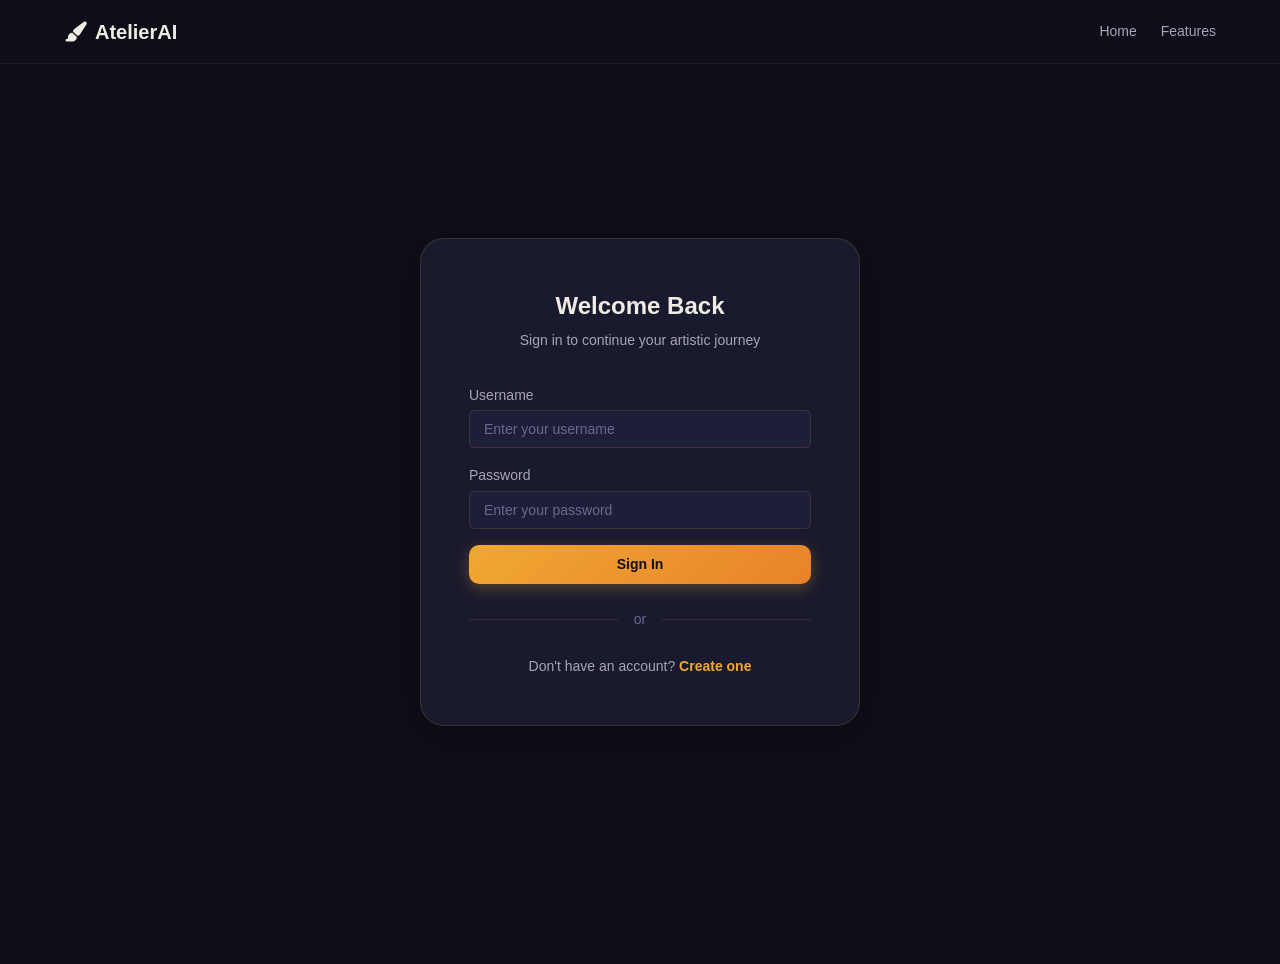
==== frontend/pages/dashboard.html @ 6b577904 "Initial commit: AtelierAI - AI-Powered Art Learning Platform Full-stack Django DRF backend + HTML/CS" ====
<!DOCTYPE html>
<html lang="en">
<head>
    <meta charset="UTF-8">
    <meta name="viewport" content="width=device-width, initial-scale=1.0">
    <title>Dashboard — AtelierAI</title>
    <link rel="stylesheet" href="../css/style.css">
    <link rel="stylesheet" href="https://cdnjs.cloudflare.com/ajax/libs/font-awesome/6.5.1/css/all.min.css">
</head>
<body class="main-with-sidebar">

    <!-- Sidebar -->
    <nav class="sidebar">
        <div class="sidebar-header">
            <a href="../index.html" class="sidebar-brand">
                <i class="fas fa-paint-brush"></i> AtelierAI
            </a>
        </div>
        <div class="sidebar-section">
            <span class="sidebar-section-title">Menu</span>
            <ul class="sidebar-nav">
                <li><a href="dashboard.html" class="sidebar-link active"><i class="fas fa-chart-bar"></i> Dashboard</a></li>
                <li><a href="mentor.html" class="sidebar-link"><i class="fas fa-robot"></i> AI Mentor</a></li>
                <li><a href="roadmap.html" class="sidebar-link"><i class="fas fa-map"></i> Learning Roadmap</a></li>
                <li><a href="exercises.html" class="sidebar-link"><i class="fas fa-pen-fancy"></i> Exercises</a></li>
                <li><a href="progress.html" class="sidebar-link"><i class="fas fa-chart-line"></i> Progress</a></li>
                <li><a href="drawing-lab.html" class="sidebar-link"><i class="fas fa-palette"></i> Drawing Lab</a></li>
                <li><a href="profile.html" class="sidebar-link"><i class="fas fa-user"></i> Profile</a></li>
            </ul>
        </div>
    </nav>

    <!-- Main Content -->
    <main class="main-with-sidebar">
        <div class="page-header">
            <h1 class="page-title">Welcome back, <span id="displayName">Artist</span>!</h1>
        </div>

        <!-- Loading indicator -->
        <div id="loadingIndicator" class="loading-indicator" style="display: none;">
            <i class="fas fa-spinner fa-spin"></i> Loading...
        </div>

        <!-- Error message -->
        <div id="errorMessage" class="error-message" style="display: none;"></div>

        <!-- Stats Grid -->
        <div class="stats-grid">
            <div class="stat-card">
                <div class="stat-icon">📚</div>
                <div class="stat-content">
                    <span class="stat-label">Lessons Completed</span>
                    <span class="stat-value" id="lessonsCompleted">0</span>
                </div>
            </div>
            <div class="stat-card">
                <div class="stat-icon">🔥</div>
                <div class="stat-content">
                    <span class="stat-label">Day Streak</span>
                    <span class="stat-value" id="dayStreak">0</span>
                </div>
            </div>
            <div class="stat-card">
                <div class="stat-icon">✏️</div>
                <div class="stat-content">
                    <span class="stat-label">Exercises Done</span>
                    <span class="stat-value" id="exercisesDone">0</span>
                </div>
            </div>
            <div class="stat-card">
                <div class="stat-icon">🎨</div>
                <div class="stat-content">
                    <span class="stat-label">Mentor Queries</span>
                    <span class="stat-value" id="mentorQueries">0</span>
                </div>
            </div>
        </div>

        <!-- Two-column layout -->
        <div class="dashboard-columns">
            <!-- Left: Current Roadmap -->
            <div class="card">
                <div class="card-header">
                    <h3>Current Roadmap</h3>
                </div>
                <div class="card-body">
                    <p class="roadmap-module-name" id="currentModule">Foundations of Drawing</p>
                    <div class="progress-bar">
                        <div class="progress-fill" id="roadmapProgress" style="width: 35%;"></div>
                    </div>
                    <p class="progress-text" id="progressText">35% complete</p>
                    <button class="btn btn-primary" onclick="location.href='roadmap.html'">Continue</button>
                </div>
            </div>

            <!-- Right: Recent Activity -->
            <div class="card">
                <div class="card-header">
                    <h3>Recent Activity</h3>
                </div>
                <div class="card-body">
                    <ul class="activity-list" id="activityList">
                        <li class="activity-item">No recent activity</li>
                    </ul>
                </div>
            </div>
        </div>

        <!-- Recommended For You -->
        <section class="recommended-section">
            <h2 class="section-title">Recommended For You</h2>
            <div class="exercises-grid" id="recommendedExercises">
                <!-- Populated by JS -->
            </div>
        </section>
    </main>

    <script src="../js/api.js"></script>
    <script src="../js/auth.js"></script>
    <script src="../js/main.js"></script>
    <script src="../js/pages/dashboard.js"></script>
</body>
</html>
---- frontend/css/style.css ----
/* ============================================
   AtelierAI - Main Stylesheet
   AI-Powered Art Learning Platform
   ============================================ */

/* --- CSS Variables / Design Tokens --- */
:root {
  /* Primary palette - Warm artistic tones */
  --color-bg-primary: #0f0f1a;
  --color-bg-secondary: #1a1a2e;
  --color-bg-card: #222240;
  --color-bg-card-hover: #2a2a50;
  --color-bg-elevated: #2d2d52;
  --color-bg-input: #1e1e38;

  /* Accent colors */
  --color-accent-primary: #f0a832;
  --color-accent-secondary: #e8822a;
  --color-accent-glow: rgba(240, 168, 50, 0.3);
  --color-accent-subtle: rgba(240, 168, 50, 0.1);

  /* Text colors */
  --color-text-primary: #f0ece4;
  --color-text-secondary: #a8a4b8;
  --color-text-muted: #6b6890;
  --color-text-accent: #f0a832;

  /* Status colors */
  --color-success: #34d399;
  --color-warning: #fbbf24;
  --color-error: #f87171;
  --color-info: #60a5fa;

  /* Borders */
  --border-color: rgba(240, 168, 50, 0.15);
  --border-color-light: rgba(240, 168, 50, 0.08);
  --border-radius-sm: 6px;
  --border-radius-md: 10px;
  --border-radius-lg: 16px;
  --border-radius-xl: 24px;

  /* Shadows */
  --shadow-sm: 0 2px 8px rgba(0, 0, 0, 0.2);
  --shadow-md: 0 4px 20px rgba(0, 0, 0, 0.3);
  --shadow-lg: 0 8px 40px rgba(0, 0, 0, 0.4);
  --shadow-glow: 0 0 20px var(--color-accent-glow);

  /* Spacing */
  --space-xs: 4px;
  --space-sm: 8px;
  --space-md: 16px;
  --space-lg: 24px;
  --space-xl: 32px;
  --space-2xl: 48px;
  --space-3xl: 64px;

  /* Typography */
  --font-family: 'Inter', -apple-system, BlinkMacSystemFont, 'Segoe UI', Roboto, sans-serif;
  --font-size-xs: 0.75rem;
  --font-size-sm: 0.875rem;
  --font-size-base: 1rem;
  --font-size-lg: 1.125rem;
  --font-size-xl: 1.25rem;
  --font-size-2xl: 1.5rem;
  --font-size-3xl: 2rem;
  --font-size-4xl: 2.5rem;

  /* Transitions */
  --transition-fast: 150ms ease;
  --transition-base: 250ms ease;
  --transition-slow: 400ms ease;

  /* Layout */
  --sidebar-width: 260px;
  --header-height: 64px;
  --max-content-width: 1200px;
}

/* --- Reset & Base --- */
*, *::before, *::after {
  margin: 0;
  padding: 0;
  box-sizing: border-box;
}

html {
  font-size: 16px;
  scroll-behavior: smooth;
}

body {
  font-family: var(--font-family);
  background-color: var(--color-bg-primary);
  color: var(--color-text-primary);
  line-height: 1.6;
  min-height: 100vh;
  -webkit-font-smoothing: antialiased;
}

a {
  color: var(--color-text-accent);
  text-decoration: none;
  transition: color var(--transition-fast);
}
a:hover { color: #f5c256; }

img { max-width: 100%; height: auto; }

/* --- Scrollbar --- */
::-webkit-scrollbar { width: 6px; height: 6px; }
::-webkit-scrollbar-track { background: var(--color-bg-primary); }
::-webkit-scrollbar-thumb { background: var(--color-bg-elevated); border-radius: 3px; }
::-webkit-scrollbar-thumb:hover { background: var(--color-text-muted); }

/* --- Utility Classes --- */
.container {
  max-width: var(--max-content-width);
  margin: 0 auto;
  padding: 0 var(--space-lg);
}

.flex { display: flex; }
.flex-col { flex-direction: column; }
.flex-wrap { flex-wrap: wrap; }
.items-center { align-items: center; }
.items-start { align-items: flex-start; }
.justify-between { justify-content: space-between; }
.justify-center { justify-content: center; }
.gap-xs { gap: var(--space-xs); }
.gap-sm { gap: var(--space-sm); }
.gap-md { gap: var(--space-md); }
.gap-lg { gap: var(--space-lg); }
.gap-xl { gap: var(--space-xl); }

.text-center { text-align: center; }
.text-accent { color: var(--color-text-accent); }
.text-muted { color: var(--color-text-secondary); }
.text-sm { font-size: var(--font-size-sm); }
.text-lg { font-size: var(--font-size-lg); }
.text-xl { font-size: var(--font-size-xl); }
.text-2xl { font-size: var(--font-size-2xl); }
.text-3xl { font-size: var(--font-size-3xl); }

.mt-sm { margin-top: var(--space-sm); }
.mt-md { margin-top: var(--space-md); }
.mt-lg { margin-top: var(--space-lg); }
.mt-xl { margin-top: var(--space-xl); }
.mb-md { margin-bottom: var(--space-md); }
.mb-lg { margin-bottom: var(--space-lg); }

.w-full { width: 100%; }
.hidden { display: none !important; }

/* --- Buttons --- */
.btn {
  display: inline-flex;
  align-items: center;
  justify-content: center;
  gap: var(--space-sm);
  padding: 10px 24px;
  border: none;
  border-radius: var(--border-radius-md);
  font-family: var(--font-family);
  font-size: var(--font-size-sm);
  font-weight: 600;
  cursor: pointer;
  transition: all var(--transition-base);
  text-decoration: none;
  white-space: nowrap;
  line-height: 1.4;
}
.btn:disabled {
  opacity: 0.5;
  cursor: not-allowed;
}

.btn-primary {
  background: linear-gradient(135deg, var(--color-accent-primary), var(--color-accent-secondary));
  color: var(--color-bg-primary);
  box-shadow: 0 4px 15px var(--color-accent-glow);
}
.btn-primary:hover:not(:disabled) {
  transform: translateY(-2px);
  box-shadow: 0 6px 25px var(--color-accent-glow);
}

.btn-secondary {
  background: var(--color-bg-elevated);
  color: var(--color-text-primary);
  border: 1px solid var(--border-color);
}
.btn-secondary:hover:not(:disabled) {
  background: var(--color-bg-card-hover);
  border-color: var(--color-accent-primary);
}

.btn-ghost {
  background: transparent;
  color: var(--color-text-secondary);
}
.btn-ghost:hover:not(:disabled) {
  color: var(--color-text-primary);
  background: var(--color-accent-subtle);
}

.btn-danger {
  background: rgba(248, 113, 113, 0.15);
  color: var(--color-error);
  border: 1px solid rgba(248, 113, 113, 0.3);
}
.btn-danger:hover:not(:disabled) {
  background: rgba(248, 113, 113, 0.25);
}

.btn-sm { padding: 6px 16px; font-size: var(--font-size-xs); }
.btn-lg { padding: 14px 32px; font-size: var(--font-size-base); }
.btn-icon { width: 40px; height: 40px; padding: 0; border-radius: 50%; }

/* --- Cards --- */
.card {
  background: var(--color-bg-card);
  border: 1px solid var(--border-color-light);
  border-radius: var(--border-radius-lg);
  padding: var(--space-lg);
  transition: all var(--transition-base);
}
.card:hover {
  border-color: var(--border-color);
  box-shadow: var(--shadow-md);
}

.card-header {
  display: flex;
  align-items: center;
  justify-content: space-between;
  margin-bottom: var(--space-md);
  padding-bottom: var(--space-md);
  border-bottom: 1px solid var(--border-color-light);
}

.card-title {
  font-size: var(--font-size-lg);
  font-weight: 600;
  color: var(--color-text-primary);
}

/* --- Form Elements --- */
.form-group {
  margin-bottom: var(--space-md);
}
.form-group label {
  display: block;
  margin-bottom: var(--space-xs);
  font-size: var(--font-size-sm);
  color: var(--color-text-secondary);
  font-weight: 500;
}

.form-input {
  width: 100%;
  padding: 10px 14px;
  background: var(--color-bg-input);
  border: 1px solid var(--border-color);
  border-radius: var(--border-radius-sm);
  color: var(--color-text-primary);
  font-family: var(--font-family);
  font-size: var(--font-size-sm);
  transition: border-color var(--transition-fast);
  outline: none;
}
.form-input:focus {
  border-color: var(--color-accent-primary);
  box-shadow: 0 0 0 3px var(--color-accent-glow);
}
.form-input::placeholder { color: var(--color-text-muted); }

.form-textarea {
  min-height: 100px;
  resize: vertical;
}

.form-select {
  appearance: none;
  background-image: url("data:image/svg+xml,%3Csvg xmlns='http://www.w3.org/2000/svg' width='12' height='12' fill='%23a8a4b8' viewBox='0 0 16 16'%3E%3Cpath d='M8 11L3 6h10z'/%3E%3C/svg%3E");
  background-repeat: no-repeat;
  background-position: right 12px center;
  padding-right: 36px;
}

.form-checkbox {
  appearance: none;
  width: 18px;
  height: 18px;
  background: var(--color-bg-input);
  border: 1px solid var(--border-color);
  border-radius: 4px;
  cursor: pointer;
  position: relative;
  flex-shrink: 0;
}
.form-checkbox:checked {
  background: var(--color-accent-primary);
  border-color: var(--color-accent-primary);
}
.form-checkbox:checked::after {
  content: '✓';
  position: absolute;
  top: 50%;
  left: 50%;
  transform: translate(-50%, -50%);
  color: var(--color-bg-primary);
  font-size: 12px;
  font-weight: bold;
}

/* --- Badges --- */
.badge {
  display: inline-flex;
  align-items: center;
  padding: 2px 10px;
  border-radius: 100px;
  font-size: var(--font-size-xs);
  font-weight: 600;
  white-space: nowrap;
}
.badge-beginner { background: rgba(96, 165, 250, 0.15); color: var(--color-info); }
.badge-intermediate { background: rgba(251, 191, 36, 0.15); color: var(--color-warning); }
.badge-advanced { background: rgba(248, 113, 113, 0.15); color: var(--color-error); }
.badge-completed { background: rgba(52, 211, 153, 0.15); color: var(--color-success); }
.badge-in-progress { background: rgba(240, 168, 50, 0.15); color: var(--color-accent-primary); }
.badge-pending { background: rgba(107, 104, 144, 0.2); color: var(--color-text-muted); }

/* --- Header / Navbar --- */
.navbar {
  position: fixed;
  top: 0;
  left: 0;
  right: 0;
  height: var(--header-height);
  background: rgba(15, 15, 26, 0.95);
  backdrop-filter: blur(12px);
  border-bottom: 1px solid var(--border-color-light);
  z-index: 1000;
  display: flex;
  align-items: center;
}
.navbar .container {
  display: flex;
  align-items: center;
  justify-content: space-between;
  width: 100%;
}

.navbar-brand {
  display: flex;
  align-items: center;
  gap: var(--space-sm);
  font-size: var(--font-size-xl);
  font-weight: 700;
  color: var(--color-text-primary);
  text-decoration: none;
}
.navbar-brand:hover { color: var(--color-text-primary); }
.navbar-brand .brand-icon {
  width: 36px;
  height: 36px;
  background: linear-gradient(135deg, var(--color-accent-primary), var(--color-accent-secondary));
  border-radius: var(--border-radius-sm);
  display: flex;
  align-items: center;
  justify-content: center;
  font-size: 18px;
  color: var(--color-bg-primary);
}

.nav-links {
  display: flex;
  align-items: center;
  gap: var(--space-lg);
  list-style: none;
}
.nav-links a {
  color: var(--color-text-secondary);
  font-size: var(--font-size-sm);
  font-weight: 500;
  transition: color var(--transition-fast);
}
.nav-links a:hover,
.nav-links a.active {
  color: var(--color-text-accent);
}

.nav-user {
  display: flex;
  align-items: center;
  gap: var(--space-md);
}
.nav-avatar {
  width: 36px;
  height: 36px;
  border-radius: 50%;
  background: var(--color-bg-elevated);
  border: 2px solid var(--border-color);
  cursor: pointer;
  overflow: hidden;
}
.nav-avatar img {
  width: 100%;
  height: 100%;
  object-fit: cover;
}
.nav-avatar-placeholder {
  width: 100%;
  height: 100%;
  display: flex;
  align-items: center;
  justify-content: center;
  font-weight: 600;
  font-size: var(--font-size-sm);
  color: var(--color-text-accent);
}

/* --- Sidebar --- */
.sidebar {
  position: fixed;
  top: var(--header-height);
  left: 0;
  bottom: 0;
  width: var(--sidebar-width);
  background: var(--color-bg-secondary);
  border-right: 1px solid var(--border-color-light);
  padding: var(--space-md);
  overflow-y: auto;
  z-index: 100;
}

.sidebar-nav { list-style: none; }

.sidebar-item {
  display: flex;
  align-items: center;
  gap: var(--space-md);
  padding: 10px 14px;
  border-radius: var(--border-radius-md);
  color: var(--color-text-secondary);
  font-size: var(--font-size-sm);
  font-weight: 500;
  cursor: pointer;
  transition: all var(--transition-fast);
  text-decoration: none;
  margin-bottom: 2px;
}
.sidebar-item:hover {
  background: var(--color-accent-subtle);
  color: var(--color-text-primary);
}
.sidebar-item.active {
  background: var(--color-accent-subtle);
  color: var(--color-text-accent);
  border-right: 3px solid var(--color-accent-primary);
}

.sidebar-item .sidebar-icon {
  width: 20px;
  text-align: center;
  font-size: var(--font-size-base);
}

.sidebar-section-title {
  padding: var(--space-md) var(--space-sm) var(--space-xs);
  font-size: var(--font-size-xs);
  font-weight: 600;
  color: var(--color-text-muted);
  text-transform: uppercase;
  letter-spacing: 1px;
}

/* --- Main Content Layout --- */
.main-with-sidebar {
  margin-left: var(--sidebar-width);
  margin-top: var(--header-height);
  min-height: calc(100vh - var(--header-height));
  padding: var(--space-xl);
}

.main-full {
  margin-top: var(--header-height);
  min-height: calc(100vh - var(--header-height));
  padding: var(--space-xl);
}

.page-header {
  margin-bottom: var(--space-xl);
}
.page-header h1 {
  font-size: var(--font-size-3xl);
  font-weight: 700;
  margin-bottom: var(--space-xs);
}
.page-header p {
  color: var(--color-text-secondary);
  font-size: var(--font-size-base);
}

/* --- Stats Grid --- */
.stats-grid {
  display: grid;
  grid-template-columns: repeat(auto-fit, minmax(220px, 1fr));
  gap: var(--space-md);
  margin-bottom: var(--space-xl);
}

.stat-card {
  background: var(--color-bg-card);
  border: 1px solid var(--border-color-light);
  border-radius: var(--border-radius-lg);
  padding: var(--space-lg);
  display: flex;
  align-items: flex-start;
  gap: var(--space-md);
  transition: all var(--transition-base);
}
.stat-card:hover {
  border-color: var(--border-color);
  transform: translateY(-2px);
  box-shadow: var(--shadow-md);
}

.stat-icon {
  width: 48px;
  height: 48px;
  border-radius: var(--border-radius-md);
  display: flex;
  align-items: center;
  justify-content: center;
  font-size: 20px;
  flex-shrink: 0;
}
.stat-icon.gold { background: rgba(240, 168, 50, 0.15); color: var(--color-accent-primary); }
.stat-icon.green { background: rgba(52, 211, 153, 0.15); color: var(--color-success); }
.stat-icon.blue { background: rgba(96, 165, 250, 0.15); color: var(--color-info); }
.stat-icon.purple { background: rgba(167, 139, 250, 0.15); color: #a78bfa; }

.stat-value {
  font-size: var(--font-size-3xl);
  font-weight: 700;
  line-height: 1.2;
}
.stat-label {
  font-size: var(--font-size-sm);
  color: var(--color-text-secondary);
}

/* --- Progress Bar --- */
.progress-bar {
  width: 100%;
  height: 8px;
  background: var(--color-bg-elevated);
  border-radius: 100px;
  overflow: hidden;
}
.progress-bar-fill,
.progress-fill {
  height: 100%;
  background: linear-gradient(90deg, var(--color-accent-primary), var(--color-accent-secondary));
  border-radius: 100px;
  transition: width var(--transition-slow);
}

/* --- Chat Interface --- */
.chat-container {
  display: flex;
  height: calc(100vh - var(--header-height) - 80px);
  background: var(--color-bg-secondary);
  border-radius: var(--border-radius-lg);
  border: 1px solid var(--border-color-light);
  overflow: hidden;
}

.chat-sidebar {
  width: 280px;
  border-right: 1px solid var(--border-color-light);
  display: flex;
  flex-direction: column;
  flex-shrink: 0;
}
.chat-sidebar-header {
  padding: var(--space-md);
  border-bottom: 1px solid var(--border-color-light);
}
.chat-sessions {
  flex: 1;
  overflow-y: auto;
  padding: var(--space-sm);
}
.chat-session-item {
  padding: 10px 12px;
  border-radius: var(--border-radius-sm);
  cursor: pointer;
  transition: background var(--transition-fast);
  font-size: var(--font-size-sm);
  color: var(--color-text-secondary);
  margin-bottom: 2px;
}
.chat-session-item:hover {
  background: var(--color-accent-subtle);
}
.chat-session-item.active {
  background: var(--color-accent-subtle);
  color: var(--color-text-accent);
}
.chat-session-title {
  font-weight: 500;
  margin-bottom: 2px;
  white-space: nowrap;
  overflow: hidden;
  text-overflow: ellipsis;
}
.chat-session-meta {
  font-size: var(--font-size-xs);
  color: var(--color-text-muted);
}

.chat-main {
  flex: 1;
  display: flex;
  flex-direction: column;
}
.chat-messages {
  flex: 1;
  overflow-y: auto;
  padding: var(--space-md);
  display: flex;
  flex-direction: column;
  gap: var(--space-md);
}

.chat-message {
  display: flex;
  gap: var(--space-md);
  max-width: 80%;
}
.chat-message.user { align-self: flex-end; flex-direction: row-reverse; }
.chat-message.assistant { align-self: flex-start; }

.chat-avatar {
  width: 32px;
  height: 32px;
  border-radius: 50%;
  flex-shrink: 0;
  display: flex;
  align-items: center;
  justify-content: center;
  font-size: var(--font-size-xs);
  font-weight: 600;
}
.chat-avatar.user { background: var(--color-accent-primary); color: var(--color-bg-primary); }
.chat-avatar.assistant { background: var(--color-bg-elevated); color: var(--color-text-accent); }

.chat-bubble {
  padding: 12px 16px;
  border-radius: var(--border-radius-lg);
  font-size: var(--font-size-sm);
  line-height: 1.6;
}
.chat-message.user .chat-bubble {
  background: linear-gradient(135deg, var(--color-accent-primary), var(--color-accent-secondary));
  color: var(--color-bg-primary);
  border-bottom-right-radius: 4px;
}
.chat-message.assistant .chat-bubble {
  background: var(--color-bg-card);
  border: 1px solid var(--border-color-light);
  color: var(--color-text-primary);
  border-bottom-left-radius: 4px;
}

.chat-input-area {
  padding: var(--space-md);
  border-top: 1px solid var(--border-color-light);
  display: flex;
  gap: var(--space-sm);
}
.chat-input {
  flex: 1;
  padding: 12px 16px;
  background: var(--color-bg-input);
  border: 1px solid var(--border-color);
  border-radius: var(--border-radius-md);
  color: var(--color-text-primary);
  font-family: var(--font-family);
  font-size: var(--font-size-sm);
  outline: none;
  resize: none;
}
.chat-input:focus {
  border-color: var(--color-accent-primary);
}
.chat-input::placeholder { color: var(--color-text-muted); }

/* --- Drawing Lab --- */
.drawing-lab {
  display: grid;
  grid-template-columns: 1fr 320px;
  gap: var(--space-md);
  height: calc(100vh - var(--header-height) - 120px);
}

.drawing-canvas-area {
  background: var(--color-bg-secondary);
  border-radius: var(--border-radius-lg);
  border: 1px solid var(--border-color-light);
  display: flex;
  flex-direction: column;
  overflow: hidden;
}

.drawing-canvas-container {
  flex: 1;
  display: flex;
  align-items: center;
  justify-content: center;
  background: #1a1a2e;
  position: relative;
}

.drawing-canvas {
  border-radius: var(--border-radius-sm);
  background: #fff;
  cursor: crosshair;
  max-width: 100%;
  max-height: 100%;
}

.drawing-toolbar {
  display: flex;
  align-items: center;
  gap: var(--space-sm);
  padding: var(--space-sm) var(--space-md);
  background: var(--color-bg-card);
  border-top: 1px solid var(--border-color-light);
  flex-wrap: wrap;
}

.tool-btn {
  width: 36px;
  height: 36px;
  border-radius: var(--border-radius-sm);
  border: 1px solid var(--border-color-light);
  background: transparent;
  color: var(--color-text-secondary);
  cursor: pointer;
  display: flex;
  align-items: center;
  justify-content: center;
  font-size: var(--font-size-sm);
  transition: all var(--transition-fast);
}
.tool-btn:hover {
  background: var(--color-accent-subtle);
  color: var(--color-text-primary);
}
.tool-btn.active {
  background: var(--color-accent-subtle);
  color: var(--color-text-accent);
  border-color: var(--color-accent-primary);
}
.tool-divider {
  width: 1px;
  height: 24px;
  background: var(--border-color-light);
}

.drawing-controls {
  background: var(--color-bg-card);
  border-radius: var(--border-radius-lg);
  border: 1px solid var(--border-color-light);
  padding: var(--space-md);
  display: flex;
  flex-direction: column;
  gap: var(--space-md);
}

.drawing-tabs {
  display: flex;
  gap: 4px;
  background: var(--color-bg-secondary);
  border-radius: var(--border-radius-md);
  padding: 4px;
}
.drawing-tab {
  flex: 1;
  padding: 8px 12px;
  border: none;
  border-radius: var(--border-radius-sm);
  background: transparent;
  color: var(--color-text-secondary);
  font-family: var(--font-family);
  font-size: var(--font-size-xs);
  font-weight: 600;
  cursor: pointer;
  transition: all var(--transition-fast);
}
.drawing-tab:hover { color: var(--color-text-primary); }
.drawing-tab.active {
  background: var(--color-bg-card);
  color: var(--color-text-accent);
  box-shadow: var(--shadow-sm);
}

/* --- Tabs --- */
.tabs {
  display: flex;
  gap: 4px;
  background: var(--color-bg-secondary);
  border-radius: var(--border-radius-md);
  padding: 4px;
  margin-bottom: var(--space-md);
  overflow-x: auto;
}
.tab {
  padding: 8px 20px;
  border: none;
  border-radius: var(--border-radius-sm);
  background: transparent;
  color: var(--color-text-secondary);
  font-family: var(--font-family);
  font-size: var(--font-size-sm);
  font-weight: 500;
  cursor: pointer;
  transition: all var(--transition-fast);
  white-space: nowrap;
}
.tab:hover { color: var(--color-text-primary); }
.tab.active {
  background: var(--color-bg-card);
  color: var(--color-text-accent);
  box-shadow: var(--shadow-sm);
}

.tab-panel {
  display: none;
}
.tab-panel.active {
  display: block;
}

/* --- Modal --- */
.modal-overlay {
  position: fixed;
  top: 0;
  left: 0;
  right: 0;
  bottom: 0;
  background: rgba(0, 0, 0, 0.6);
  backdrop-filter: blur(4px);
  z-index: 2000;
  display: flex;
  align-items: center;
  justify-content: center;
  opacity: 0;
  visibility: hidden;
  transition: all var(--transition-base);
}
.modal-overlay.open {
  opacity: 1;
  visibility: visible;
}

.modal {
  background: var(--color-bg-secondary);
  border: 1px solid var(--border-color);
  border-radius: var(--border-radius-xl);
  padding: var(--space-xl);
  max-width: 500px;
  width: 90%;
  max-height: 80vh;
  overflow-y: auto;
  transform: scale(0.95);
  transition: transform var(--transition-base);
}
.modal-overlay.open .modal {
  transform: scale(1);
}

.modal-header {
  display: flex;
  align-items: center;
  justify-content: space-between;
  margin-bottom: var(--space-lg);
}
.modal-header h2 {
  font-size: var(--font-size-xl);
  font-weight: 600;
}
.modal-close {
  width: 32px;
  height: 32px;
  border: none;
  background: var(--color-bg-elevated);
  border-radius: 50%;
  color: var(--color-text-secondary);
  cursor: pointer;
  display: flex;
  align-items: center;
  justify-content: center;
  font-size: 16px;
  transition: all var(--transition-fast);
}
.modal-close:hover {
  background: var(--color-bg-card-hover);
  color: var(--color-text-primary);
}

/* --- Roadmap Timeline --- */
.roadmap-timeline {
  position: relative;
  padding-left: 40px;
}
.roadmap-timeline::before {
  content: '';
  position: absolute;
  left: 15px;
  top: 0;
  bottom: 0;
  width: 2px;
  background: var(--border-color);
}

.roadmap-node {
  position: relative;
  margin-bottom: var(--space-lg);
}
.roadmap-node::before {
  content: '';
  position: absolute;
  left: -33px;
  top: 24px;
  width: 14px;
  height: 14px;
  border-radius: 50%;
  background: var(--color-bg-elevated);
  border: 2px solid var(--border-color);
}
.roadmap-node.completed::before {
  background: var(--color-success);
  border-color: var(--color-success);
}
.roadmap-node.in-progress::before {
  background: var(--color-accent-primary);
  border-color: var(--color-accent-primary);
  box-shadow: 0 0 8px var(--color-accent-glow);
}

/* --- Grid Layouts --- */
.grid-2 { display: grid; grid-template-columns: repeat(2, 1fr); gap: var(--space-md); }
.grid-3 { display: grid; grid-template-columns: repeat(3, 1fr); gap: var(--space-md); }
.grid-4 { display: grid; grid-template-columns: repeat(4, 1fr); gap: var(--space-md); }

/* --- Loading Spinner --- */
.spinner {
  width: 24px;
  height: 24px;
  border: 3px solid var(--border-color);
  border-top-color: var(--color-accent-primary);
  border-radius: 50%;
  animation: spin 0.8s linear infinite;
}
.spinner-lg { width: 40px; height: 40px; border-width: 4px; }
@keyframes spin { to { transform: rotate(360deg); } }

.loading-overlay {
  display: flex;
  align-items: center;
  justify-content: center;
  gap: var(--space-md);
  padding: var(--space-2xl);
  color: var(--color-text-secondary);
}

/* --- Typing Indicator --- */
.typing-indicator {
  display: flex;
  gap: 4px;
  padding: 12px 16px;
}
.typing-indicator span {
  width: 8px;
  height: 8px;
  border-radius: 50%;
  background: var(--color-text-muted);
  animation: typing 1.4s infinite ease-in-out;
}
.typing-indicator span:nth-child(2) { animation-delay: 0.2s; }
.typing-indicator span:nth-child(3) { animation-delay: 0.4s; }
@keyframes typing {
  0%, 60%, 100% { transform: translateY(0); opacity: 0.4; }
  30% { transform: translateY(-8px); opacity: 1; }
}

/* --- Toast Notifications --- */
.toast-container {
  position: fixed;
  top: calc(var(--header-height) + var(--space-md));
  right: var(--space-md);
  z-index: 3000;
  display: flex;
  flex-direction: column;
  gap: var(--space-sm);
}

.toast {
  padding: 12px 20px;
  border-radius: var(--border-radius-md);
  background: var(--color-bg-secondary);
  border: 1px solid var(--border-color);
  color: var(--color-text-primary);
  font-size: var(--font-size-sm);
  box-shadow: var(--shadow-lg);
  display: flex;
  align-items: center;
  gap: var(--space-sm);
  animation: slideIn 0.3s ease;
  max-width: 360px;
}
.toast.success { border-left: 3px solid var(--color-success); }
.toast.error { border-left: 3px solid var(--color-error); }
.toast.info { border-left: 3px solid var(--color-info); }

@keyframes slideIn {
  from { transform: translateX(100%); opacity: 0; }
  to { transform: translateX(0); opacity: 1; }
}

/* --- Score Circle --- */
.score-circle {
  width: 120px;
  height: 120px;
  position: relative;
}
.score-circle svg {
  transform: rotate(-90deg);
}
.score-circle-bg { fill: none; stroke: var(--color-bg-elevated); stroke-width: 8; }
.score-circle-fill {
  fill: none;
  stroke: var(--color-accent-primary);
  stroke-width: 8;
  stroke-linecap: round;
  transition: stroke-dashoffset 1s ease;
}
.score-text {
  position: absolute;
  top: 50%;
  left: 50%;
  transform: translate(-50%, -50%);
  text-align: center;
}
.score-number {
  font-size: var(--font-size-3xl);
  font-weight: 700;
  color: var(--color-text-primary);
  line-height: 1;
}
.score-label {
  font-size: var(--font-size-xs);
  color: var(--color-text-secondary);
}

/* --- Empty State --- */
.empty-state {
  display: flex;
  flex-direction: column;
  align-items: center;
  justify-content: center;
  padding: var(--space-3xl);
  text-align: center;
  color: var(--color-text-secondary);
}
.empty-state-icon {
  font-size: 48px;
  margin-bottom: var(--space-md);
  opacity: 0.5;
}
.empty-state h3 {
  color: var(--color-text-primary);
  margin-bottom: var(--space-sm);
}
.empty-state p {
  margin-bottom: var(--space-lg);
  max-width: 400px;
}

/* --- Landing Page Specific --- */
.hero-section {
  min-height: 80vh;
  display: flex;
  align-items: center;
  justify-content: center;
  text-align: center;
  padding: var(--space-3xl) var(--space-lg);
  background: radial-gradient(ellipse at top center, rgba(240, 168, 50, 0.08), transparent 70%);
}
.hero-title {
  font-size: clamp(2rem, 5vw, var(--font-size-4xl));
  font-weight: 800;
  margin-bottom: var(--space-md);
  line-height: 1.2;
}
.hero-subtitle {
  font-size: var(--font-size-lg);
  color: var(--color-text-secondary);
  max-width: 600px;
  margin: 0 auto var(--space-xl);
}
.hero-actions {
  display: flex;
  gap: var(--space-md);
  justify-content: center;
  flex-wrap: wrap;
}

.features-section {
  padding: var(--space-3xl) 0;
}
.features-grid {
  display: grid;
  grid-template-columns: repeat(auto-fit, minmax(280px, 1fr));
  gap: var(--space-lg);
  margin-top: var(--space-xl);
}

.feature-card {
  text-align: center;
  padding: var(--space-xl);
}
.feature-icon {
  width: 64px;
  height: 64px;
  border-radius: var(--border-radius-lg);
  background: var(--color-accent-subtle);
  display: flex;
  align-items: center;
  justify-content: center;
  margin: 0 auto var(--space-md);
  font-size: 28px;
  color: var(--color-accent-primary);
}
.feature-card h3 {
  margin-bottom: var(--space-sm);
  font-size: var(--font-size-lg);
}
.feature-card p {
  color: var(--color-text-secondary);
  font-size: var(--font-size-sm);
}

/* --- Footer --- */
.footer {
  border-top: 1px solid var(--border-color-light);
  padding: var(--space-xl) 0;
  text-align: center;
  color: var(--color-text-muted);
  font-size: var(--font-size-sm);
}

/* --- Responsive --- */
@media (max-width: 1024px) {
  .drawing-lab {
    grid-template-columns: 1fr;
    height: auto;
  }
  .drawing-controls {
    order: -1;
  }
  .grid-4 { grid-template-columns: repeat(2, 1fr); }
}

@media (max-width: 768px) {
  .sidebar { display: none; }
  .main-with-sidebar { margin-left: 0; }

  .stats-grid { grid-template-columns: repeat(2, 1fr); }
  .grid-2, .grid-3, .grid-4 { grid-template-columns: 1fr; }

  .chat-container { flex-direction: column; height: auto; }
  .chat-sidebar { width: 100%; max-height: 200px; border-right: none; border-bottom: 1px solid var(--border-color-light); }
  .chat-message { max-width: 90%; }

  .nav-links { display: none; }
  .mobile-menu-btn { display: flex !important; }

  .hero-title { font-size: var(--font-size-3xl); }
}

@media (max-width: 480px) {
  .stats-grid { grid-template-columns: 1fr; }
  .page-header h1 { font-size: var(--font-size-2xl); }
  .main-with-sidebar, .main-full { padding: var(--space-md); }
}

/* --- Mobile Menu --- */
.mobile-menu-btn { display: none; }
.mobile-menu {
  position: fixed;
  top: var(--header-height);
  left: 0;
  right: 0;
  background: var(--color-bg-secondary);
  border-bottom: 1px solid var(--border-color);
  padding: var(--space-md);
  z-index: 999;
  display: none;
}
.mobile-menu.open { display: block; }
.mobile-menu a {
  display: block;
  padding: var(--space-sm) var(--space-md);
  color: var(--color-text-secondary);
  border-radius: var(--border-radius-sm);
}
.mobile-menu a:hover { background: var(--color-accent-subtle); color: var(--color-text-accent); }

/* --- Animations --- */
.fade-in {
  animation: fadeIn 0.5s ease;
}
@keyframes fadeIn {
  from { opacity: 0; transform: translateY(10px); }
  to { opacity: 1; transform: translateY(0); }
}

.slide-up {
  animation: slideUp 0.4s ease;
}
@keyframes slideUp {
  from { opacity: 0; transform: translateY(20px); }
  to { opacity: 1; transform: translateY(0); }
}

/* --- File Upload --- */
.file-upload-area {
  border: 2px dashed var(--border-color);
  border-radius: var(--border-radius-lg);
  padding: var(--space-2xl);
  text-align: center;
  cursor: pointer;
  transition: all var(--transition-base);
  background: var(--color-bg-card);
}
.file-upload-area:hover {
  border-color: var(--color-accent-primary);
  background: var(--color-accent-subtle);
}
.file-upload-area.dragover {
  border-color: var(--color-accent-primary);
  background: var(--color-accent-subtle);
}
.file-upload-icon {
  font-size: 48px;
  margin-bottom: var(--space-sm);
  opacity: 0.6;
}

/* --- Achievement Badges --- */
.achievement-grid {
  display: grid;
  grid-template-columns: repeat(auto-fill, minmax(140px, 1fr));
  gap: var(--space-md);
}
.achievement-item {
  text-align: center;
  padding: var(--space-md);
  background: var(--color-bg-card);
  border-radius: var(--border-radius-md);
  border: 1px solid var(--border-color-light);
}
.achievement-item.locked {
  opacity: 0.4;
  filter: grayscale(1);
}
.achievement-icon {
  font-size: 36px;
  margin-bottom: var(--space-sm);
}
.achievement-name {
  font-size: var(--font-size-xs);
  font-weight: 600;
  color: var(--color-text-secondary);
}
.achievement-description {
  font-size: var(--font-size-xs);
  color: var(--color-text-muted);
  margin-top: 2px;
}

/* --- Exercise Card (used by JS) --- */
.exercise-card {
  background: var(--color-bg-card);
  border: 1px solid var(--border-color-light);
  border-radius: var(--border-radius-md);
  padding: var(--space-md);
  transition: all var(--transition-base);
}
.exercise-card:hover {
  border-color: var(--border-color);
  box-shadow: var(--shadow-sm);
}

/* --- List Item --- */
.list-item {
  padding: var(--space-xs) 0;
  font-size: var(--font-size-sm);
  color: var(--color-text-secondary);
}

/* --- Roadmap Summary --- */
.roadmap-summary {
  padding: var(--space-md);
}
.roadmap-summary h3 {
  margin-bottom: var(--space-sm);
  font-size: var(--font-size-base);
}
.progress-text {
  margin: var(--space-xs) 0 var(--space-md);
  font-size: var(--font-size-sm);
  color: var(--color-text-secondary);
}

/* --- Camera Preview --- */
.camera-preview {
  width: 100%;
  max-width: 400px;
  border-radius: var(--border-radius-md);
  overflow: hidden;
  background: #000;
  margin: 0 auto;
}
.camera-preview video {
  width: 100%;
  display: block;
}

/* --- Drawing Animation Step Indicator --- */
.step-indicator {
  display: flex;
  align-items: center;
  gap: var(--space-sm);
  padding: var(--space-sm) var(--space-md);
  background: var(--color-bg-card);
  border-radius: var(--border-radius-sm);
  font-size: var(--font-size-sm);
}
.step-dot {
  width: 8px;
  height: 8px;
  border-radius: 50%;
  background: var(--color-bg-elevated);
  transition: all var(--transition-fast);
}
.step-dot.active {
  background: var(--color-accent-primary);
  box-shadow: 0 0 6px var(--color-accent-glow);
}
.step-dot.completed {
  background: var(--color-success);
}

/* --- Auth Pages --- */
.auth-container {
  min-height: calc(100vh - var(--header-height));
  display: flex;
  align-items: center;
  justify-content: center;
  padding: var(--space-xl);
  margin-top: var(--header-height);
}

.auth-card {
  background: var(--color-bg-secondary);
  border: 1px solid var(--border-color);
  border-radius: var(--border-radius-xl);
  padding: var(--space-2xl);
  width: 100%;
  max-width: 440px;
  box-shadow: var(--shadow-lg);
}

.auth-title {
  font-size: var(--font-size-2xl);
  font-weight: 700;
  margin-bottom: var(--space-xs);
  text-align: center;
}

.auth-subtitle {
  color: var(--color-text-secondary);
  text-align: center;
  margin-bottom: var(--space-xl);
  font-size: var(--font-size-sm);
}

.auth-error {
  background: rgba(248, 113, 113, 0.1);
  border: 1px solid rgba(248, 113, 113, 0.3);
  color: var(--color-error);
  padding: var(--space-sm) var(--space-md);
  border-radius: var(--border-radius-sm);
  margin-bottom: var(--space-md);
  font-size: var(--font-size-sm);
}

.auth-divider {
  display: flex;
  align-items: center;
  gap: var(--space-md);
  margin: var(--space-lg) 0;
  color: var(--color-text-muted);
  font-size: var(--font-size-sm);
}
.auth-divider::before,
.auth-divider::after {
  content: '';
  flex: 1;
  height: 1px;
  background: var(--border-color);
}

.auth-footer-text {
  text-align: center;
  font-size: var(--font-size-sm);
  color: var(--color-text-secondary);
}
.auth-footer-text a {
  color: var(--color-text-accent);
  font-weight: 600;
}

/* --- Button Full Width --- */
.btn-full {
  width: 100%;
}

/* --- Navbar Variations --- */
.nav-container {
  display: flex;
  align-items: center;
  justify-content: space-between;
  width: 100%;
}

.nav-brand {
  display: flex;
  align-items: center;
  gap: var(--space-sm);
  font-size: var(--font-size-xl);
  font-weight: 700;
  color: var(--color-text-primary);
  text-decoration: none;
}
.nav-brand:hover { color: var(--color-text-primary); }

.nav-link {
  color: var(--color-text-secondary);
  font-size: var(--font-size-sm);
  font-weight: 500;
  text-decoration: none;
  transition: color var(--transition-fast);
}
.nav-link:hover {
  color: var(--color-text-accent);
}

/* --- Section Title --- */
.section-title {
  font-size: var(--font-size-xl);
  font-weight: 600;
  margin-bottom: var(--space-md);
}

/* --- Exercise Grid --- */
.exercises-grid {
  display: grid;
  grid-template-columns: repeat(auto-fill, minmax(280px, 1fr));
  gap: var(--space-md);
}

/* --- Activity List --- */
.activity-list {
  list-style: none;
}
.activity-item {
  display: flex;
  align-items: center;
  gap: var(--space-sm);
  padding: var(--space-sm) 0;
  border-bottom: 1px solid var(--border-color-light);
  font-size: var(--font-size-sm);
  color: var(--color-text-secondary);
}

/* --- Filter Bar --- */
.filter-bar {
  display: flex;
  gap: var(--space-md);
  margin-bottom: var(--space-lg);
  flex-wrap: wrap;
  align-items: flex-end;
}

/* --- Breadcrumb --- */
.breadcrumb {
  display: flex;
  align-items: center;
  gap: var(--space-sm);
  font-size: var(--font-size-sm);
  color: var(--color-text-muted);
  margin-bottom: var(--space-md);
}
.breadcrumb a {
  color: var(--color-text-secondary);
}
.breadcrumb a:hover {
  color: var(--color-text-accent);
}
.breadcrumb .separator {
  color: var(--color-text-muted);
}

/* --- Lesson Content --- */
.lesson-content {
  line-height: 1.8;
  font-size: var(--font-size-base);
  color: var(--color-text-primary);
}
.lesson-content p {
  margin-bottom: var(--space-md);
}
.lesson-meta {
  display: flex;
  gap: var(--space-md);
  margin-bottom: var(--space-lg);
  flex-wrap: wrap;
}
.lesson-meta-item {
  display: flex;
  align-items: center;
  gap: var(--space-xs);
  font-size: var(--font-size-sm);
  color: var(--color-text-secondary);
}

/* --- Profile Page --- */
.profile-header {
  display: flex;
  align-items: center;
  gap: var(--space-lg);
  margin-bottom: var(--space-xl);
  padding-bottom: var(--space-xl);
  border-bottom: 1px solid var(--border-color-light);
}
.profile-avatar {
  width: 80px;
  height: 80px;
  border-radius: 50%;
  background: var(--color-accent-subtle);
  display: flex;
  align-items: center;
  justify-content: center;
  font-size: var(--font-size-3xl);
  font-weight: 700;
  color: var(--color-accent-primary);
  flex-shrink: 0;
  overflow: hidden;
}
.profile-avatar img {
  width: 100%;
  height: 100%;
  object-fit: cover;
}
.profile-name {
  font-size: var(--font-size-2xl);
  font-weight: 700;
}
.profile-email {
  color: var(--color-text-secondary);
  font-size: var(--font-size-sm);
}
.profile-since {
  color: var(--color-text-muted);
  font-size: var(--font-size-xs);
}

/* --- Interest Tags --- */
.interest-tags {
  display: flex;
  flex-wrap: wrap;
  gap: var(--space-sm);
}
.interest-tag {
  padding: 6px 14px;
  border-radius: 100px;
  border: 1px solid var(--border-color);
  background: transparent;
  color: var(--color-text-secondary);
  font-family: var(--font-family);
  font-size: var(--font-size-xs);
  font-weight: 500;
  cursor: pointer;
  transition: all var(--transition-fast);
}
.interest-tag:hover {
  border-color: var(--color-accent-primary);
  color: var(--color-text-accent);
}
.interest-tag.active {
  background: var(--color-accent-subtle);
  border-color: var(--color-accent-primary);
  color: var(--color-text-accent);
}

/* --- Camera Controls --- */
.camera-controls {
  display: flex;
  gap: var(--space-md);
  margin-bottom: var(--space-md);
  flex-wrap: wrap;
}

/* --- Evaluation Results --- */
.evaluation-section {
  margin-top: var(--space-lg);
}
.evaluation-header {
  display: flex;
  align-items: center;
  justify-content: center;
  gap: var(--space-xl);
  margin-bottom: var(--space-lg);
}
.evaluation-details {
  flex: 1;
}
.strength-item {
  color: var(--color-success);
  padding: var(--space-xs) 0;
  font-size: var(--font-size-sm);
}
.improvement-item {
  color: var(--color-warning);
  padding: var(--space-xs) 0;
  font-size: var(--font-size-sm);
}
.evaluation-feedback {
  background: var(--color-bg-card);
  border: 1px solid var(--border-color-light);
  border-radius: var(--border-radius-md);
  padding: var(--space-md);
  margin-top: var(--space-md);
  font-size: var(--font-size-sm);
  line-height: 1.6;
}

/* --- Speed Slider --- */
.speed-control {
  display: flex;
  align-items: center;
  gap: var(--space-sm);
  font-size: var(--font-size-sm);
  color: var(--color-text-secondary);
}
.speed-control input[type="range"] {
  width: 80px;
  accent-color: var(--color-accent-primary);
}

/* --- Image Preview --- */
.image-preview {
  width: 100%;
  max-width: 400px;
  border-radius: var(--border-radius-md);
  overflow: hidden;
  margin: var(--space-md) auto;
  background: var(--color-bg-elevated);
}
.image-preview img {
  width: 100%;
  display: block;
}

/* --- Demo Selector --- */
.demo-selector {
  display: flex;
  gap: var(--space-md);
  margin-bottom: var(--space-md);
  flex-wrap: wrap;
  align-items: center;
}
.demo-selector select {
  min-width: 300px;
}

/* --- Section Hidden --- */
.section-hidden {
  display: none !important;
}

/* --- Animations --- */
@keyframes pulse {
  0%, 100% { opacity: 1; }
  50% { opacity: 0.5; }
}
.pulse {
  animation: pulse 2s ease-in-out infinite;
}

@keyframes scaleIn {
  from { transform: scale(0.8); opacity: 0; }
  to { transform: scale(1); opacity: 1; }
}
.scale-in {
  animation: scaleIn 0.3s ease;
}

/* --- Two Column Layout --- */
.two-col {
  display: grid;
  grid-template-columns: 1fr 1fr;
  gap: var(--space-lg);
}

@media (max-width: 768px) {
  .two-col {
    grid-template-columns: 1fr;
  }
  .evaluation-header {
    flex-direction: column;
  }
  .profile-header {
    flex-direction: column;
    text-align: center;
  }
}
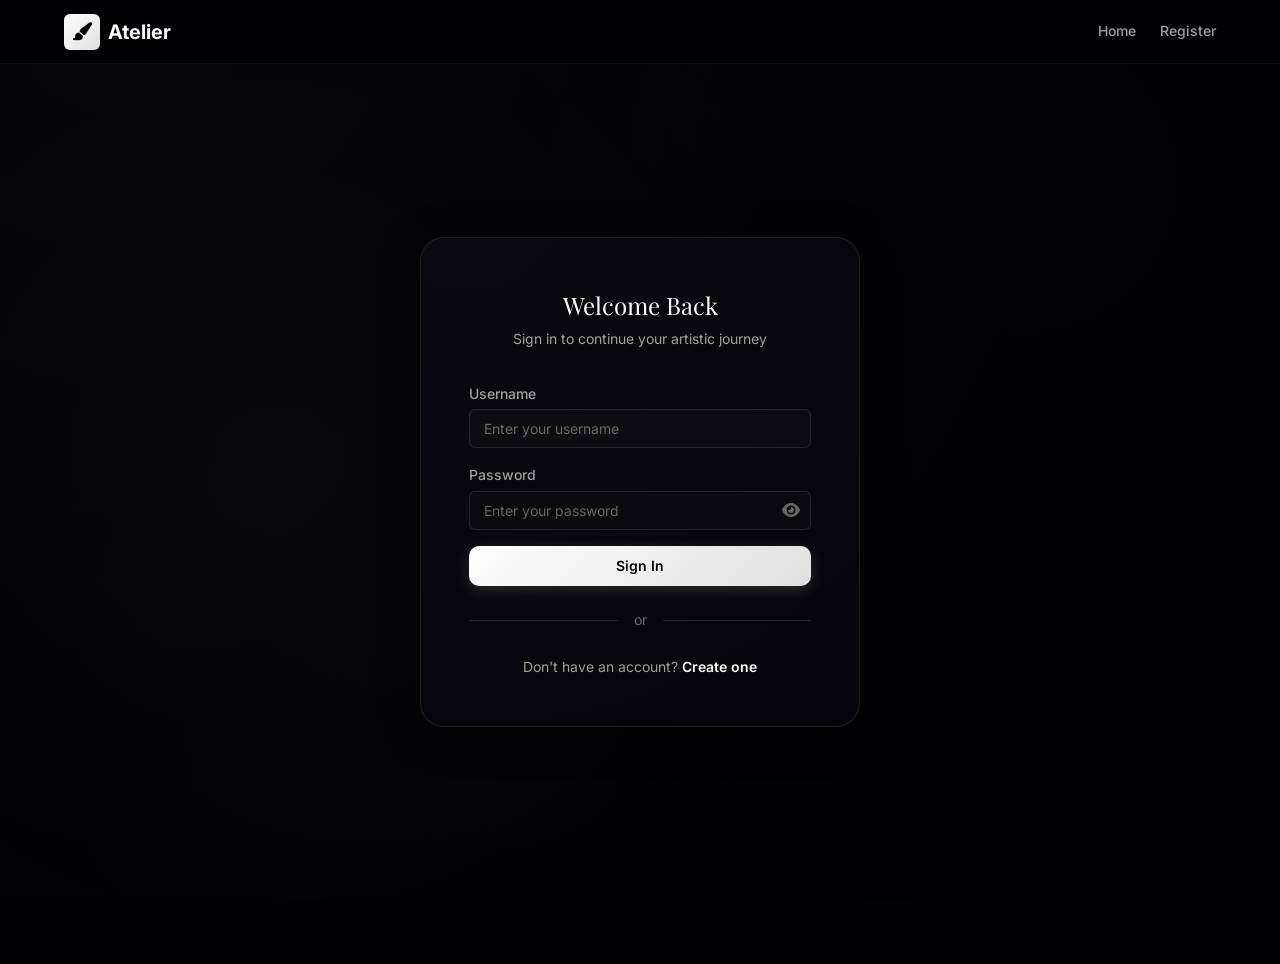
==== commit b4d18f23: "UI overhaul: warm dashboard theme, black & white landing page, Atelier rebranding, sidebar sign-out " ====
--- a/frontend/pages/dashboard.html
+++ b/frontend/pages/dashboard.html
@@ -3,17 +3,20 @@
 <head>
     <meta charset="UTF-8">
     <meta name="viewport" content="width=device-width, initial-scale=1.0">
-    <title>Dashboard — AtelierAI</title>
+    <title>Dashboard — Atelier</title>
+        <link rel="preconnect" href="https://fonts.googleapis.com">
+    <link rel="preconnect" href="https://fonts.gstatic.com" crossorigin>
+    <link href="https://fonts.googleapis.com/css2?family=Playfair+Display:wght@200;300;400;600;700;800&family=Inter:wght@300;400;500;600;700;800&family=JetBrains+Mono:wght@300;400;500&display=swap" rel="stylesheet">
     <link rel="stylesheet" href="../css/style.css">
     <link rel="stylesheet" href="https://cdnjs.cloudflare.com/ajax/libs/font-awesome/6.5.1/css/all.min.css">
 </head>
-<body class="main-with-sidebar">
+<body class="theme-warm">
 
     <!-- Sidebar -->
     <nav class="sidebar">
         <div class="sidebar-header">
             <a href="../index.html" class="sidebar-brand">
-                <i class="fas fa-paint-brush"></i> AtelierAI
+                <i class="fas fa-paint-brush"></i> Atelier
             </a>
         </div>
         <div class="sidebar-section">
@@ -46,29 +49,29 @@
 
         <!-- Stats Grid -->
         <div class="stats-grid">
-            <div class="stat-card">
-                <div class="stat-icon">📚</div>
+            <div class="stat-card stat-card-enhanced" data-accent="white">
+                <div class="stat-icon white"><i class="fas fa-book-open"></i></div>
                 <div class="stat-content">
                     <span class="stat-label">Lessons Completed</span>
                     <span class="stat-value" id="lessonsCompleted">0</span>
                 </div>
             </div>
-            <div class="stat-card">
-                <div class="stat-icon">🔥</div>
+            <div class="stat-card stat-card-enhanced" data-accent="purple">
+                <div class="stat-icon purple"><i class="fas fa-fire"></i></div>
                 <div class="stat-content">
                     <span class="stat-label">Day Streak</span>
                     <span class="stat-value" id="dayStreak">0</span>
                 </div>
             </div>
-            <div class="stat-card">
-                <div class="stat-icon">✏️</div>
+            <div class="stat-card stat-card-enhanced" data-accent="green">
+                <div class="stat-icon green"><i class="fas fa-pen-fancy"></i></div>
                 <div class="stat-content">
                     <span class="stat-label">Exercises Done</span>
                     <span class="stat-value" id="exercisesDone">0</span>
                 </div>
             </div>
-            <div class="stat-card">
-                <div class="stat-icon">🎨</div>
+            <div class="stat-card stat-card-enhanced" data-accent="blue">
+                <div class="stat-icon blue"><i class="fas fa-robot"></i></div>
                 <div class="stat-content">
                     <span class="stat-label">Mentor Queries</span>
                     <span class="stat-value" id="mentorQueries">0</span>
--- a/frontend/css/style.css
+++ b/frontend/css/style.css
@@ -1,29 +1,31 @@
 /* ============================================
-   AtelierAI - Main Stylesheet
+   Atelier - Main Stylesheet
    AI-Powered Art Learning Platform
    ============================================ */
 
 /* --- CSS Variables / Design Tokens --- */
 :root {
   /* Primary palette - Warm artistic tones */
-  --color-bg-primary: #0f0f1a;
-  --color-bg-secondary: #1a1a2e;
-  --color-bg-card: #222240;
-  --color-bg-card-hover: #2a2a50;
-  --color-bg-elevated: #2d2d52;
-  --color-bg-input: #1e1e38;
-
-  /* Accent colors */
-  --color-accent-primary: #f0a832;
-  --color-accent-secondary: #e8822a;
-  --color-accent-glow: rgba(240, 168, 50, 0.3);
-  --color-accent-subtle: rgba(240, 168, 50, 0.1);
+  --color-bg-primary: #020204;
+  --color-bg-secondary: #05050A;
+  --color-bg-card: #111118;
+  --color-bg-card-hover: #1A1A22;
+  --color-bg-elevated: #1A1A22;
+  --color-bg-input: #0A0A0F;
+
+  /* Accent colors - Monochrome */
+  --color-accent-primary: #FFFFFF;
+  --color-accent-secondary: #E0E0E0;
+  --color-accent-tertiary: #A0A0A0;
+  --color-accent-glow: rgba(255, 255, 255, 0.15);
+  --color-accent-glow-strong: rgba(255, 255, 255, 0.3);
+  --color-accent-subtle: rgba(255, 255, 255, 0.05);
 
   /* Text colors */
-  --color-text-primary: #f0ece4;
-  --color-text-secondary: #a8a4b8;
-  --color-text-muted: #6b6890;
-  --color-text-accent: #f0a832;
+  --color-text-primary: #FFFFFF;
+  --color-text-secondary: #A0A0A0;
+  --color-text-muted: #666666;
+  --color-text-accent: #FFFFFF;
 
   /* Status colors */
   --color-success: #34d399;
@@ -32,8 +34,8 @@
   --color-info: #60a5fa;
 
   /* Borders */
-  --border-color: rgba(240, 168, 50, 0.15);
-  --border-color-light: rgba(240, 168, 50, 0.08);
+  --border-color: rgba(255, 255, 255, 0.1);
+  --border-color-light: rgba(255, 255, 255, 0.05);
   --border-radius-sm: 6px;
   --border-radius-md: 10px;
   --border-radius-lg: 16px;
@@ -44,6 +46,18 @@
   --shadow-md: 0 4px 20px rgba(0, 0, 0, 0.3);
   --shadow-lg: 0 8px 40px rgba(0, 0, 0, 0.4);
   --shadow-glow: 0 0 20px var(--color-accent-glow);
+
+  /* Glassmorphism */
+  --glass-bg: rgba(17, 17, 24, 0.6);
+  --glass-border: rgba(255, 255, 255, 0.08);
+  --glass-blur: 16px;
+  --glass-shadow: 0 8px 32px rgba(0, 0, 0, 0.3);
+
+  /* Gradients */
+  --gradient-gold: linear-gradient(135deg, #FFFFFF, #E0E0E0, #A0A0A0);
+  --gradient-gold-subtle: linear-gradient(135deg, rgba(255,255,255,0.1), rgba(255,255,255,0.03));
+  --gradient-text: linear-gradient(135deg, #FFFFFF, #E0E0E0, #A0A0A0);
+  --gradient-card-border: linear-gradient(135deg, rgba(255,255,255,0.15), rgba(255,255,255,0.05));
 
   /* Spacing */
   --space-xs: 4px;
@@ -56,6 +70,7 @@
 
   /* Typography */
   --font-family: 'Inter', -apple-system, BlinkMacSystemFont, 'Segoe UI', Roboto, sans-serif;
+  --font-family-display: 'Playfair Display', Georgia, serif;
   --font-size-xs: 0.75rem;
   --font-size-sm: 0.875rem;
   --font-size-base: 1rem;
@@ -64,17 +79,199 @@
   --font-size-2xl: 1.5rem;
   --font-size-3xl: 2rem;
   --font-size-4xl: 2.5rem;
+  --font-size-5xl: 3.5rem;
+  --font-size-6xl: 4.5rem;
 
   /* Transitions */
   --transition-fast: 150ms ease;
   --transition-base: 250ms ease;
   --transition-slow: 400ms ease;
+  --transition-bounce: 400ms cubic-bezier(0.34, 1.56, 0.64, 1);
 
   /* Layout */
   --sidebar-width: 260px;
   --header-height: 64px;
   --max-content-width: 1200px;
 }
+
+/* --- Light landing page theme (black & white, white-dominant) --- */
+.landing-light {
+  --color-accent-primary: #000000;
+  --color-text-muted: #999999;
+  --color-text-secondary: #888888;
+  --border-color: rgba(0, 0, 0, 0.08);
+  --border-color-light: rgba(0, 0, 0, 0.04);
+}
+.landing-light .navbar-landing .nav-link::after {
+  background: #000000;
+}
+.landing-light .hero-trionn {
+  background: #FFFFFF;
+}
+.landing-light .feature-card-trionn {
+  background: #FFFFFF;
+  border-color: rgba(0, 0, 0, 0.06);
+}
+.landing-light .feature-card-trionn:hover {
+  box-shadow: 0 20px 60px rgba(0, 0, 0, 0.06);
+}
+.landing-light .feature-card-trionn .feature-icon-wrapper {
+  background: rgba(0, 0, 0, 0.04);
+  color: #000000;
+}
+.landing-light .feature-card-trionn:hover .feature-icon-wrapper {
+  background: #000000;
+  color: #FFFFFF;
+}
+.landing-light .step-trionn p,
+.landing-light .feature-card-trionn p {
+  color: #888888;
+}
+.landing-light .step-trionn .step-number {
+  color: #000000;
+  opacity: 0.08;
+}
+.landing-light .testimonial-trionn .testimonial-text {
+  color: #888888;
+}
+.landing-light .testimonial-trionn .testimonial-avatar {
+  background: rgba(0, 0, 0, 0.05);
+  color: #000000;
+}
+.landing-light .vision-trionn {
+  background: #FFFFFF;
+}
+.landing-light .footer-trionn .footer-desc,
+.landing-light .footer-trionn .footer-col a {
+  color: #888888;
+}
+.landing-light .footer-trionn {
+  border-top-color: rgba(0, 0, 0, 0.05);
+}
+.landing-light .footer-trionn .footer-bottom {
+  border-top-color: rgba(0, 0, 0, 0.05);
+  color: #999999;
+}
+.landing-light .footer-trionn .footer-social a {
+  border-color: rgba(0, 0, 0, 0.08);
+  color: #888888;
+}
+.landing-light .footer-trionn .footer-social a:hover {
+  border-color: #000000;
+  color: #000000;
+}
+.landing-light .glass-card {
+  background: #FFFFFF;
+  border-color: rgba(0, 0, 0, 0.06);
+  box-shadow: 0 4px 20px rgba(0, 0, 0, 0.04);
+}
+.landing-light .marquee-trionn {
+  border-top-color: rgba(0, 0, 0, 0.04) !important;
+  border-bottom-color: rgba(0, 0, 0, 0.04) !important;
+  background: #FFFFFF;
+}
+.landing-light .marquee-item {
+  color: #888888;
+}
+.landing-light .stripe-divider {
+  background: linear-gradient(90deg, transparent, rgba(0, 0, 0, 0.04), transparent);
+}
+.landing-light .scroll-indicator {
+  color: #BBBBBB;
+}
+.landing-light .scroll-indicator .scroll-line {
+  background: linear-gradient(180deg, #000000, transparent);
+}
+.landing-light .footer-col h4 {
+  color: #000000;
+}
+.landing-light .cta-trionn {
+  background: #FAFAFA;
+}
+.landing-light .cta-trionn p {
+  color: #888888;
+}
+.landing-light .btn-arrow-group {
+  background: #000000 !important;
+  color: #FFFFFF !important;
+}
+.landing-light .btn-arrow-group.btn-arrow-left {
+  background: #FFFFFF !important;
+  color: #000000 !important;
+  border-color: rgba(0, 0, 0, 0.1) !important;
+}
+
+/* --- Warm/Artistic Theme for Dashboard Pages (inspired by ex.html) --- */
+.theme-warm {
+  --color-bg-primary: #FDF6ED;
+  --color-bg-secondary: #F5F0E8;
+  --color-bg-card: #FFFFFF;
+  --color-bg-card-hover: #FAFAFA;
+  --color-bg-elevated: #FFFFFF;
+  --color-bg-input: #FFFFFF;
+
+  --color-accent-primary: #C75B3B;
+  --color-accent-secondary: #7A9E7E;
+  --color-accent-tertiary: #E8A598;
+  --color-accent-glow: rgba(199, 91, 59, 0.15);
+  --color-accent-glow-strong: rgba(199, 91, 59, 0.3);
+  --color-accent-subtle: rgba(199, 91, 59, 0.06);
+
+  --color-text-primary: #2C2420;
+  --color-text-secondary: #8C7B6B;
+  --color-text-muted: #B0A090;
+  --color-text-accent: #C75B3B;
+
+  --color-success: #7A9E7E;
+  --color-warning: #D4A017;
+  --color-error: #C75B3B;
+  --color-info: #8B9DC3;
+
+  --border-color: rgba(44, 36, 32, 0.1);
+  --border-color-light: rgba(44, 36, 32, 0.06);
+
+  --shadow-sm: 0 2px 8px rgba(44, 36, 32, 0.06);
+  --shadow-md: 0 4px 16px rgba(44, 36, 32, 0.08);
+  --shadow-lg: 0 8px 32px rgba(44, 36, 32, 0.1);
+
+  --glass-bg: rgba(255, 255, 255, 0.7);
+  --glass-border: rgba(44, 36, 32, 0.08);
+  --glass-blur: 16px;
+  --glass-shadow: 0 8px 32px rgba(44, 36, 32, 0.08);
+
+  --gradient-gold: linear-gradient(135deg, #C75B3B, #7A9E7E, #E8A598);
+  --gradient-gold-subtle: linear-gradient(135deg, rgba(199, 91, 59, 0.1), rgba(122, 158, 126, 0.05));
+  --gradient-text: linear-gradient(135deg, #C75B3B, #7A9E7E);
+  --gradient-card-border: linear-gradient(135deg, rgba(199, 91, 59, 0.15), rgba(122, 158, 126, 0.08));
+}
+
+/* Warm theme overrides for hardcoded elements */
+.theme-warm body::before {
+  background-image:
+    radial-gradient(circle at 20% 50%, rgba(199, 91, 59, 0.03) 0%, transparent 50%),
+    radial-gradient(circle at 80% 20%, rgba(122, 158, 126, 0.02) 0%, transparent 50%);
+}
+.theme-warm .navbar {
+  background: rgba(253, 246, 237, 0.92) !important;
+  border-bottom-color: var(--border-color-light);
+}
+.theme-warm .progress-bar {
+  background: #EFE8DE;
+}
+.theme-warm ::-webkit-scrollbar-thumb {
+  background: linear-gradient(180deg, #D5C8B8, #C5B5A0);
+}
+.theme-warm .btn-primary {
+  color: #FFFFFF;
+}
+.theme-warm .brand-icon,
+.theme-warm .nav-brand .brand-icon {
+  color: #FFFFFF;
+}
+.theme-warm .score-circle-bg {
+  stroke: #EFE8DE;
+}
+
 
 /* --- Reset & Base --- */
 *, *::before, *::after {
@@ -87,6 +284,12 @@
   font-size: 16px;
   scroll-behavior: smooth;
 }
+
+html.lenis { scroll-behavior: auto; }
+html.lenis-smooth { scroll-behavior: auto; }
+html.lenis-smooth [data-lenis-prevent] { overscroll-behavior: contain; }
+.lenis.lenis-smooth { scroll-behavior: auto; }
+.lenis.lenis-smooth [data-lenis-prevent] { overscroll-behavior: contain; }
 
 body {
   font-family: var(--font-family);
@@ -97,20 +300,48 @@
   -webkit-font-smoothing: antialiased;
 }
 
+/* Subtle Background Pattern */
+body::before {
+  content: '';
+  position: fixed;
+  top: 0;
+  left: 0;
+  width: 100%;
+  height: 100%;
+  background-image:
+    radial-gradient(circle at 20% 50%, rgba(255, 255, 255, 0.01) 0%, transparent 50%),
+    radial-gradient(circle at 80% 20%, rgba(255, 255, 255, 0.008) 0%, transparent 50%),
+    radial-gradient(circle at 40% 80%, rgba(167, 139, 250, 0.01) 0%, transparent 50%);
+  pointer-events: none;
+  z-index: -1;
+}
+
 a {
   color: var(--color-text-accent);
   text-decoration: none;
   transition: color var(--transition-fast);
 }
-a:hover { color: #f5c256; }
+a:hover { color: #A0A0A0; }
 
 img { max-width: 100%; height: auto; }
 
+/* --- Focus States --- */
+*:focus-visible {
+  outline: 2px solid var(--color-accent-primary);
+  outline-offset: 2px;
+  border-radius: 2px;
+}
+
 /* --- Scrollbar --- */
-::-webkit-scrollbar { width: 6px; height: 6px; }
+::-webkit-scrollbar { width: 8px; height: 8px; }
 ::-webkit-scrollbar-track { background: var(--color-bg-primary); }
-::-webkit-scrollbar-thumb { background: var(--color-bg-elevated); border-radius: 3px; }
-::-webkit-scrollbar-thumb:hover { background: var(--color-text-muted); }
+::-webkit-scrollbar-thumb {
+  background: linear-gradient(180deg, var(--color-bg-elevated), var(--color-text-muted));
+  border-radius: 4px;
+}
+::-webkit-scrollbar-thumb:hover {
+  background: linear-gradient(180deg, var(--color-text-muted), var(--color-text-secondary));
+}
 
 /* --- Utility Classes --- */
 .container {
@@ -151,6 +382,32 @@
 .w-full { width: 100%; }
 .hidden { display: none !important; }
 
+.font-display { font-family: var(--font-family-display); }
+.text-gradient {
+  background: var(--gradient-text);
+  -webkit-background-clip: text;
+  -webkit-text-fill-color: transparent;
+  background-clip: text;
+}
+.glass-card {
+  background: var(--glass-bg);
+  backdrop-filter: blur(var(--glass-blur));
+  -webkit-backdrop-filter: blur(var(--glass-blur));
+  border: 1px solid var(--glass-border);
+  box-shadow: var(--glass-shadow);
+}
+.glow-accent {
+  box-shadow: 0 0 30px var(--color-accent-glow), 0 0 60px var(--color-accent-glow-strong);
+}
+
+/* Gradient white for text */
+.gradient-white {
+  background: linear-gradient(135deg, #FFFFFF, #A0A0A0);
+  -webkit-background-clip: text;
+  -webkit-text-fill-color: transparent;
+  background-clip: text;
+}
+
 /* --- Buttons --- */
 .btn {
   display: inline-flex;
@@ -168,6 +425,7 @@
   text-decoration: none;
   white-space: nowrap;
   line-height: 1.4;
+  will-change: transform;
 }
 .btn:disabled {
   opacity: 0.5;
@@ -215,6 +473,23 @@
 .btn-sm { padding: 6px 16px; font-size: var(--font-size-xs); }
 .btn-lg { padding: 14px 32px; font-size: var(--font-size-base); }
 .btn-icon { width: 40px; height: 40px; padding: 0; border-radius: 50%; }
+.btn-full { width: 100%; }
+
+.btn-arrow-group {
+  display: inline-flex;
+  align-items: center;
+  gap: var(--space-sm);
+}
+.btn .btn-arrow {
+  display: inline-block;
+  transition: transform 0.3s var(--transition-bounce);
+}
+.btn:hover .btn-arrow {
+  transform: translateX(4px);
+}
+.btn-arrow-left:hover .btn-arrow {
+  transform: translateX(-4px);
+}
 
 /* --- Cards --- */
 .card {
@@ -223,6 +498,7 @@
   border-radius: var(--border-radius-lg);
   padding: var(--space-lg);
   transition: all var(--transition-base);
+  will-change: transform;
 }
 .card:hover {
   border-color: var(--border-color);
@@ -236,6 +512,10 @@
   margin-bottom: var(--space-md);
   padding-bottom: var(--space-md);
   border-bottom: 1px solid var(--border-color-light);
+}
+.card-header i {
+  color: var(--color-accent-primary);
+  margin-right: var(--space-xs);
 }
 
 .card-title {
@@ -303,7 +583,7 @@
   border-color: var(--color-accent-primary);
 }
 .form-checkbox:checked::after {
-  content: '✓';
+  content: 'âœ“';
   position: absolute;
   top: 50%;
   left: 50%;
@@ -327,7 +607,7 @@
 .badge-intermediate { background: rgba(251, 191, 36, 0.15); color: var(--color-warning); }
 .badge-advanced { background: rgba(248, 113, 113, 0.15); color: var(--color-error); }
 .badge-completed { background: rgba(52, 211, 153, 0.15); color: var(--color-success); }
-.badge-in-progress { background: rgba(240, 168, 50, 0.15); color: var(--color-accent-primary); }
+.badge-in-progress { background: rgba(255, 255, 255, 0.08); color: var(--color-accent-primary); }
 .badge-pending { background: rgba(107, 104, 144, 0.2); color: var(--color-text-muted); }
 
 /* --- Header / Navbar --- */
@@ -351,7 +631,32 @@
   width: 100%;
 }
 
-.navbar-brand {
+.navbar-landing .nav-link {
+  position: relative;
+}
+.navbar-landing .nav-link::after {
+  content: '';
+  position: absolute;
+  bottom: -2px;
+  left: 0;
+  width: 0;
+  height: 2px;
+  background: var(--gradient-gold);
+  transition: width var(--transition-base);
+  border-radius: 1px;
+}
+.navbar-landing .nav-link:hover::after {
+  width: 100%;
+}
+
+.nav-container {
+  display: flex;
+  align-items: center;
+  justify-content: space-between;
+  width: 100%;
+}
+
+.nav-brand {
   display: flex;
   align-items: center;
   gap: var(--space-sm);
@@ -360,8 +665,8 @@
   color: var(--color-text-primary);
   text-decoration: none;
 }
-.navbar-brand:hover { color: var(--color-text-primary); }
-.navbar-brand .brand-icon {
+.nav-brand:hover { color: var(--color-text-primary); }
+.nav-brand .brand-icon {
   width: 36px;
   height: 36px;
   background: linear-gradient(135deg, var(--color-accent-primary), var(--color-accent-secondary));
@@ -373,13 +678,13 @@
   color: var(--color-bg-primary);
 }
 
-.nav-links {
+.nav-links, .landing-nav-links {
   display: flex;
   align-items: center;
   gap: var(--space-lg);
   list-style: none;
 }
-.nav-links a {
+.nav-links a, .landing-nav-links a {
   color: var(--color-text-secondary);
   font-size: var(--font-size-sm);
   font-weight: 500;
@@ -420,6 +725,17 @@
   color: var(--color-text-accent);
 }
 
+.nav-link {
+  color: var(--color-text-secondary);
+  font-size: var(--font-size-sm);
+  font-weight: 500;
+  text-decoration: none;
+  transition: color var(--transition-fast);
+}
+.nav-link:hover {
+  color: var(--color-text-accent);
+}
+
 /* --- Sidebar --- */
 .sidebar {
   position: fixed;
@@ -427,44 +743,29 @@
   left: 0;
   bottom: 0;
   width: var(--sidebar-width);
-  background: var(--color-bg-secondary);
+  background: linear-gradient(180deg, var(--color-bg-secondary) 0%, var(--color-bg-primary) 100%);
   border-right: 1px solid var(--border-color-light);
   padding: var(--space-md);
   overflow-y: auto;
   z-index: 100;
 }
 
+.sidebar-header {
+  padding: var(--space-md) 0;
+  margin-bottom: var(--space-md);
+  border-bottom: 1px solid var(--border-color-light);
+}
+.sidebar-brand {
+  display: flex;
+  align-items: center;
+  gap: var(--space-sm);
+  font-size: var(--font-size-lg);
+  font-weight: 700;
+  color: var(--color-text-primary);
+  text-decoration: none;
+}
+
 .sidebar-nav { list-style: none; }
-
-.sidebar-item {
-  display: flex;
-  align-items: center;
-  gap: var(--space-md);
-  padding: 10px 14px;
-  border-radius: var(--border-radius-md);
-  color: var(--color-text-secondary);
-  font-size: var(--font-size-sm);
-  font-weight: 500;
-  cursor: pointer;
-  transition: all var(--transition-fast);
-  text-decoration: none;
-  margin-bottom: 2px;
-}
-.sidebar-item:hover {
-  background: var(--color-accent-subtle);
-  color: var(--color-text-primary);
-}
-.sidebar-item.active {
-  background: var(--color-accent-subtle);
-  color: var(--color-text-accent);
-  border-right: 3px solid var(--color-accent-primary);
-}
-
-.sidebar-item .sidebar-icon {
-  width: 20px;
-  text-align: center;
-  font-size: var(--font-size-base);
-}
 
 .sidebar-section-title {
   padding: var(--space-md) var(--space-sm) var(--space-xs);
@@ -475,6 +776,68 @@
   letter-spacing: 1px;
 }
 
+.sidebar-link {
+  display: flex;
+  align-items: center;
+  gap: var(--space-md);
+  padding: 10px 14px;
+  border-radius: var(--border-radius-md);
+  color: var(--color-text-secondary);
+  font-size: var(--font-size-sm);
+  font-weight: 500;
+  cursor: pointer;
+  transition: all var(--transition-fast);
+  text-decoration: none;
+  margin-bottom: 2px;
+  will-change: transform;
+}
+.sidebar-link:hover {
+  background: var(--color-accent-subtle);
+  color: var(--color-text-primary);
+}
+.sidebar-link.active {
+  background: linear-gradient(90deg, var(--color-accent-subtle), transparent);
+  color: var(--color-text-accent);
+  border-right: 3px solid var(--color-accent-primary);
+}
+.sidebar-link i {
+  width: 20px;
+  text-align: center;
+  transition: transform var(--transition-fast);
+}
+.sidebar-link:hover i {
+  transform: scale(1.1);
+}
+
+/* --- Password Visibility Toggle --- */
+.password-wrapper {
+  position: relative;
+}
+.password-wrapper .form-input {
+  padding-right: 44px;
+}
+.password-toggle {
+  position: absolute;
+  right: 2px;
+  top: 50%;
+  transform: translateY(-50%);
+  width: 36px;
+  height: 36px;
+  border: none;
+  background: transparent;
+  color: var(--color-text-muted);
+  cursor: pointer;
+  display: flex;
+  align-items: center;
+  justify-content: center;
+  font-size: 16px;
+  border-radius: var(--border-radius-sm);
+  transition: color var(--transition-fast);
+}
+.password-toggle:hover {
+  color: var(--color-text-primary);
+}
+
 /* --- Main Content Layout --- */
 .main-with-sidebar {
   margin-left: var(--sidebar-width);
@@ -502,6 +865,19 @@
   font-size: var(--font-size-base);
 }
 
+.page-title {
+  font-size: var(--font-size-3xl);
+  font-weight: 700;
+  margin-bottom: var(--space-xs);
+}
+
+/* --- Section Title --- */
+.section-title {
+  font-size: var(--font-size-xl);
+  font-weight: 600;
+  margin-bottom: var(--space-md);
+}
+
 /* --- Stats Grid --- */
 .stats-grid {
   display: grid;
@@ -519,6 +895,7 @@
   align-items: flex-start;
   gap: var(--space-md);
   transition: all var(--transition-base);
+  will-change: transform;
 }
 .stat-card:hover {
   border-color: var(--border-color);
@@ -526,6 +903,43 @@
   box-shadow: var(--shadow-md);
 }
 
+/* Enhanced Stat Cards */
+.stat-card.stat-card-enhanced {
+  position: relative;
+  overflow: hidden;
+  background: linear-gradient(135deg, var(--color-bg-card), var(--color-bg-elevated));
+}
+.stat-card.stat-card-enhanced::after {
+  content: '';
+  position: absolute;
+  top: 0;
+  right: 0;
+  width: 120px;
+  height: 120px;
+  border-radius: 50%;
+  background: var(--gradient-gold-subtle);
+  transform: translate(30%, -30%);
+  pointer-events: none;
+}
+.stat-card.stat-card-enhanced .stat-icon {
+  position: relative;
+  z-index: 1;
+  transition: transform var(--transition-bounce);
+}
+.stat-card.stat-card-enhanced:hover .stat-icon {
+  transform: scale(1.15) rotate(-8deg);
+}
+.stat-card.stat-card-enhanced .stat-value {
+  font-family: var(--font-family-display);
+  position: relative;
+  z-index: 1;
+}
+.stat-card.stat-card-enhanced[data-accent="white"]::after { background: radial-gradient(circle at top right, rgba(255,255,255,0.08), transparent 70%); }
+.stat-card.stat-card-enhanced[data-accent="gray"]::after { background: radial-gradient(circle at top right, rgba(160,160,160,0.15), transparent 70%); }
+.stat-card.stat-card-enhanced[data-accent="green"]::after { background: radial-gradient(circle at top right, rgba(52,211,153,0.15), transparent 70%); }
+.stat-card.stat-card-enhanced[data-accent="blue"]::after { background: radial-gradient(circle at top right, rgba(96,165,250,0.15), transparent 70%); }
+.stat-card.stat-card-enhanced[data-accent="purple"]::after { background: radial-gradient(circle at top right, rgba(167,139,250,0.15), transparent 70%); }
+
 .stat-icon {
   width: 48px;
   height: 48px;
@@ -536,7 +950,7 @@
   font-size: 20px;
   flex-shrink: 0;
 }
-.stat-icon.gold { background: rgba(240, 168, 50, 0.15); color: var(--color-accent-primary); }
+.stat-icon.white { background: rgba(255, 255, 255, 0.08); color: var(--color-accent-primary); }
 .stat-icon.green { background: rgba(52, 211, 153, 0.15); color: var(--color-success); }
 .stat-icon.blue { background: rgba(96, 165, 250, 0.15); color: var(--color-info); }
 .stat-icon.purple { background: rgba(167, 139, 250, 0.15); color: #a78bfa; }
@@ -567,6 +981,12 @@
   transition: width var(--transition-slow);
 }
 
+.progress-text {
+  margin: var(--space-xs) 0 var(--space-md);
+  font-size: var(--font-size-sm);
+  color: var(--color-text-secondary);
+}
+
 /* --- Chat Interface --- */
 .chat-container {
   display: flex;
@@ -577,55 +997,38 @@
   overflow: hidden;
 }
 
-.chat-sidebar {
+.chat-main {
+  flex: 1;
+  display: flex;
+  flex-direction: column;
+}
+
+.chat-sessions {
   width: 280px;
   border-right: 1px solid var(--border-color-light);
   display: flex;
   flex-direction: column;
   flex-shrink: 0;
 }
-.chat-sidebar-header {
+.chat-sessions-header {
   padding: var(--space-md);
   border-bottom: 1px solid var(--border-color-light);
-}
-.chat-sessions {
+  display: flex;
+  align-items: center;
+  justify-content: space-between;
+}
+.chat-sessions-list {
   flex: 1;
   overflow-y: auto;
   padding: var(--space-sm);
 }
-.chat-session-item {
-  padding: 10px 12px;
-  border-radius: var(--border-radius-sm);
-  cursor: pointer;
-  transition: background var(--transition-fast);
-  font-size: var(--font-size-sm);
-  color: var(--color-text-secondary);
-  margin-bottom: 2px;
-}
-.chat-session-item:hover {
-  background: var(--color-accent-subtle);
-}
-.chat-session-item.active {
-  background: var(--color-accent-subtle);
-  color: var(--color-text-accent);
-}
-.chat-session-title {
-  font-weight: 500;
-  margin-bottom: 2px;
-  white-space: nowrap;
-  overflow: hidden;
-  text-overflow: ellipsis;
-}
-.chat-session-meta {
-  font-size: var(--font-size-xs);
-  color: var(--color-text-muted);
-}
-
-.chat-main {
+
+.chat-area {
   flex: 1;
   display: flex;
   flex-direction: column;
 }
+
 .chat-messages {
   flex: 1;
   overflow-y: auto;
@@ -643,7 +1046,7 @@
 .chat-message.user { align-self: flex-end; flex-direction: row-reverse; }
 .chat-message.assistant { align-self: flex-start; }
 
-.chat-avatar {
+.chat-avatar, .message-avatar {
   width: 32px;
   height: 32px;
   border-radius: 50%;
@@ -655,24 +1058,25 @@
   font-weight: 600;
 }
 .chat-avatar.user { background: var(--color-accent-primary); color: var(--color-bg-primary); }
-.chat-avatar.assistant { background: var(--color-bg-elevated); color: var(--color-text-accent); }
-
-.chat-bubble {
+.chat-avatar.assistant, .message-avatar { background: var(--color-bg-elevated); color: var(--color-text-accent); }
+
+.chat-bubble, .message-content {
   padding: 12px 16px;
   border-radius: var(--border-radius-lg);
   font-size: var(--font-size-sm);
   line-height: 1.6;
-}
-.chat-message.user .chat-bubble {
-  background: linear-gradient(135deg, var(--color-accent-primary), var(--color-accent-secondary));
-  color: var(--color-bg-primary);
-  border-bottom-right-radius: 4px;
-}
-.chat-message.assistant .chat-bubble {
   background: var(--color-bg-card);
   border: 1px solid var(--border-color-light);
   color: var(--color-text-primary);
   border-bottom-left-radius: 4px;
+}
+
+.chat-message.user .chat-bubble,
+.chat-message.user .message-content {
+  background: linear-gradient(135deg, var(--color-accent-primary), var(--color-accent-secondary));
+  color: var(--color-bg-primary);
+  border-bottom-right-radius: 4px;
+  border-bottom-left-radius: var(--border-radius-lg);
 }
 
 .chat-input-area {
@@ -698,6 +1102,10 @@
 }
 .chat-input::placeholder { color: var(--color-text-muted); }
 
+.btn-send {
+  padding: 12px 20px;
+}
+
 /* --- Drawing Lab --- */
 .drawing-lab {
   display: grid;
@@ -706,54 +1114,77 @@
   height: calc(100vh - var(--header-height) - 120px);
 }
 
-.drawing-canvas-area {
-  background: var(--color-bg-secondary);
-  border-radius: var(--border-radius-lg);
-  border: 1px solid var(--border-color-light);
-  display: flex;
-  flex-direction: column;
-  overflow: hidden;
-}
-
-.drawing-canvas-container {
+.canvas-container {
   flex: 1;
   display: flex;
   align-items: center;
   justify-content: center;
-  background: #1a1a2e;
+  background: #0A0A18;
+  border-radius: var(--border-radius-sm);
   position: relative;
-}
-
-.drawing-canvas {
-  border-radius: var(--border-radius-sm);
-  background: #fff;
-  cursor: crosshair;
-  max-width: 100%;
-  max-height: 100%;
-}
-
-.drawing-toolbar {
+  min-height: 400px;
+}
+
+.animation-controls {
+  display: flex;
+  align-items: center;
+  gap: var(--space-md);
+  padding: var(--space-sm) 0;
+  flex-wrap: wrap;
+}
+
+.speed-control {
+  display: flex;
+  align-items: center;
+  gap: var(--space-sm);
+  font-size: var(--font-size-sm);
+  color: var(--color-text-secondary);
+}
+.speed-select {
+  width: 80px;
+}
+
+.step-indicator {
   display: flex;
   align-items: center;
   gap: var(--space-sm);
   padding: var(--space-sm) var(--space-md);
   background: var(--color-bg-card);
-  border-top: 1px solid var(--border-color-light);
+  border-radius: var(--border-radius-sm);
+  font-size: var(--font-size-sm);
+}
+
+.draw-toolbar {
+  display: flex;
+  align-items: center;
+  gap: var(--space-sm);
+  padding: var(--space-sm) var(--space-md);
+  background: var(--color-bg-card);
+  border: 1px solid var(--border-color-light);
+  border-radius: var(--border-radius-sm);
   flex-wrap: wrap;
+  margin-bottom: var(--space-sm);
+}
+
+.tool-separator {
+  width: 1px;
+  height: 24px;
+  background: var(--border-color-light);
 }
 
 .tool-btn {
-  width: 36px;
-  height: 36px;
+  display: inline-flex;
+  align-items: center;
+  gap: var(--space-xs);
+  padding: 6px 12px;
   border-radius: var(--border-radius-sm);
   border: 1px solid var(--border-color-light);
   background: transparent;
   color: var(--color-text-secondary);
   cursor: pointer;
-  display: flex;
-  align-items: center;
-  justify-content: center;
-  font-size: var(--font-size-sm);
+  font-family: var(--font-family);
+  font-size: var(--font-size-xs);
+  font-weight: 500;
   transition: all var(--transition-fast);
 }
 .tool-btn:hover {
@@ -765,47 +1196,120 @@
   color: var(--color-text-accent);
   border-color: var(--color-accent-primary);
 }
-.tool-divider {
-  width: 1px;
-  height: 24px;
-  background: var(--border-color-light);
-}
-
-.drawing-controls {
+
+.color-picker {
+  width: 36px;
+  height: 36px;
+  border: 1px solid var(--border-color);
+  border-radius: var(--border-radius-sm);
+  cursor: pointer;
+  background: none;
+  padding: 2px;
+}
+
+.upload-area {
+  border: 2px dashed var(--border-color);
+  border-radius: var(--border-radius-lg);
+  padding: var(--space-2xl);
+  text-align: center;
+  cursor: pointer;
+  transition: all var(--transition-base);
   background: var(--color-bg-card);
-  border-radius: var(--border-radius-lg);
+}
+.upload-area:hover {
+  border-color: var(--color-accent-primary);
+  background: var(--color-accent-subtle);
+}
+.upload-icon {
+  font-size: 48px;
+  margin-bottom: var(--space-sm);
+  opacity: 0.6;
+}
+
+.camera-section {
+  margin-top: var(--space-lg);
+}
+.camera-section h4 {
+  margin-bottom: var(--space-sm);
+  font-size: var(--font-size-sm);
+  color: var(--color-text-secondary);
+}
+
+.video-preview {
+  margin-top: var(--space-sm);
+  text-align: center;
+}
+
+.submission-preview {
+  margin-top: var(--space-lg);
+  text-align: center;
+}
+.submission-preview h4 {
+  margin-bottom: var(--space-sm);
+}
+.preview-image {
+  max-width: 100%;
+  max-height: 300px;
+  border-radius: var(--border-radius-md);
+  margin-bottom: var(--space-md);
+}
+
+.evaluation-results {
+  margin-top: var(--space-lg);
+}
+.evaluation-results h4 {
+  margin-bottom: var(--space-md);
+}
+
+.score-meter {
+  text-align: center;
+  margin-bottom: var(--space-lg);
+}
+.score-svg {
+  width: 120px;
+  height: 120px;
+}
+.score-value {
+  font-size: 28px;
+  font-weight: 700;
+  fill: var(--color-text-primary);
+}
+.score-meter .score-label {
+  font-size: 12px;
+  fill: var(--color-text-muted);
+}
+
+.feedback-columns {
+  display: grid;
+  grid-template-columns: 1fr 1fr;
+  gap: var(--space-md);
+  margin-bottom: var(--space-md);
+}
+.feedback-list h5 {
+  font-size: var(--font-size-sm);
+  margin-bottom: var(--space-sm);
+}
+.feedback-list ul {
+  list-style: none;
+}
+.feedback-list li {
+  padding: 4px 0;
+  font-size: var(--font-size-sm);
+}
+.feedback-list.strengths li { color: var(--color-success); }
+.feedback-list.improvements li { color: var(--color-warning); }
+
+.detailed-feedback {
+  background: var(--color-bg-card);
   border: 1px solid var(--border-color-light);
+  border-radius: var(--border-radius-md);
   padding: var(--space-md);
-  display: flex;
-  flex-direction: column;
-  gap: var(--space-md);
-}
-
-.drawing-tabs {
-  display: flex;
-  gap: 4px;
-  background: var(--color-bg-secondary);
-  border-radius: var(--border-radius-md);
-  padding: 4px;
-}
-.drawing-tab {
-  flex: 1;
-  padding: 8px 12px;
-  border: none;
-  border-radius: var(--border-radius-sm);
-  background: transparent;
-  color: var(--color-text-secondary);
-  font-family: var(--font-family);
-  font-size: var(--font-size-xs);
-  font-weight: 600;
-  cursor: pointer;
-  transition: all var(--transition-fast);
-}
-.drawing-tab:hover { color: var(--color-text-primary); }
-.drawing-tab.active {
-  background: var(--color-bg-card);
-  color: var(--color-text-accent);
-  box-shadow: var(--shadow-sm);
+  margin-top: var(--space-md);
+  font-size: var(--font-size-sm);
+  line-height: 1.6;
+}
+.detailed-feedback h5 {
+  margin-bottom: var(--space-sm);
 }
 
 /* --- Tabs --- */
@@ -818,21 +1322,23 @@
   margin-bottom: var(--space-md);
   overflow-x: auto;
 }
-.tab {
-  padding: 8px 20px;
+.tab-btn {
+  flex: 1;
+  padding: 8px 12px;
   border: none;
   border-radius: var(--border-radius-sm);
   background: transparent;
   color: var(--color-text-secondary);
   font-family: var(--font-family);
-  font-size: var(--font-size-sm);
-  font-weight: 500;
+  font-size: var(--font-size-xs);
+  font-weight: 600;
   cursor: pointer;
   transition: all var(--transition-fast);
   white-space: nowrap;
 }
-.tab:hover { color: var(--color-text-primary); }
-.tab.active {
+.tab-btn:hover { color: var(--color-text-primary); }
+.tab-btn.active,
+.tab-btn--active {
   background: var(--color-bg-card);
   color: var(--color-text-accent);
   box-shadow: var(--shadow-sm);
@@ -883,16 +1389,33 @@
   transform: scale(1);
 }
 
+.modal-backdrop {
+  position: fixed;
+  inset: 0;
+  z-index: -1;
+}
+
+.modal-content {
+  background: var(--color-bg-secondary);
+  border: 1px solid var(--border-color);
+  border-radius: var(--border-radius-xl);
+  max-width: 500px;
+  width: 100%;
+}
+
 .modal-header {
   display: flex;
   align-items: center;
   justify-content: space-between;
-  margin-bottom: var(--space-lg);
+  padding: var(--space-lg) var(--space-xl);
+  border-bottom: 1px solid var(--border-color-light);
 }
 .modal-header h2 {
   font-size: var(--font-size-xl);
   font-weight: 600;
-}
+  margin: 0;
+}
+
 .modal-close {
   width: 32px;
   height: 32px;
@@ -904,12 +1427,24 @@
   display: flex;
   align-items: center;
   justify-content: center;
-  font-size: 16px;
+  font-size: 18px;
   transition: all var(--transition-fast);
 }
 .modal-close:hover {
   background: var(--color-bg-card-hover);
   color: var(--color-text-primary);
+}
+
+.modal-body {
+  padding: var(--space-xl);
+}
+
+.modal-footer {
+  display: flex;
+  justify-content: flex-end;
+  gap: var(--space-sm);
+  padding: var(--space-lg) var(--space-xl);
+  border-top: 1px solid var(--border-color-light);
 }
 
 /* --- Roadmap Timeline --- */
@@ -927,35 +1462,30 @@
   background: var(--border-color);
 }
 
-.roadmap-node {
-  position: relative;
-  margin-bottom: var(--space-lg);
-}
-.roadmap-node::before {
-  content: '';
-  position: absolute;
-  left: -33px;
-  top: 24px;
-  width: 14px;
-  height: 14px;
-  border-radius: 50%;
-  background: var(--color-bg-elevated);
-  border: 2px solid var(--border-color);
-}
-.roadmap-node.completed::before {
-  background: var(--color-success);
-  border-color: var(--color-success);
-}
-.roadmap-node.in-progress::before {
-  background: var(--color-accent-primary);
-  border-color: var(--color-accent-primary);
-  box-shadow: 0 0 8px var(--color-accent-glow);
-}
-
 /* --- Grid Layouts --- */
 .grid-2 { display: grid; grid-template-columns: repeat(2, 1fr); gap: var(--space-md); }
 .grid-3 { display: grid; grid-template-columns: repeat(3, 1fr); gap: var(--space-md); }
 .grid-4 { display: grid; grid-template-columns: repeat(4, 1fr); gap: var(--space-md); }
+
+/* --- Exercise Grid --- */
+.exercises-grid {
+  display: grid;
+  grid-template-columns: repeat(auto-fill, minmax(280px, 1fr));
+  gap: var(--space-md);
+}
+
+/* --- Exercise Card --- */
+.exercise-card {
+  background: var(--color-bg-card);
+  border: 1px solid var(--border-color-light);
+  border-radius: var(--border-radius-md);
+  padding: var(--space-md);
+  transition: all var(--transition-base);
+}
+.exercise-card:hover {
+  border-color: var(--border-color);
+  box-shadow: var(--shadow-sm);
+}
 
 /* --- Loading Spinner --- */
 .spinner {
@@ -978,6 +1508,35 @@
   color: var(--color-text-secondary);
 }
 
+.loading-indicator {
+  display: flex;
+  align-items: center;
+  gap: var(--space-sm);
+  padding: var(--space-md);
+  color: var(--color-text-secondary);
+  font-size: var(--font-size-sm);
+}
+
+/* --- Error & Success Messages --- */
+.error-message {
+  background: rgba(248, 113, 113, 0.1);
+  border: 1px solid rgba(248, 113, 113, 0.3);
+  color: var(--color-error);
+  padding: var(--space-sm) var(--space-md);
+  border-radius: var(--border-radius-sm);
+  margin-bottom: var(--space-md);
+  font-size: var(--font-size-sm);
+}
+.success-message {
+  background: rgba(52, 211, 153, 0.1);
+  border: 1px solid rgba(52, 211, 153, 0.3);
+  color: var(--color-success);
+  padding: var(--space-sm) var(--space-md);
+  border-radius: var(--border-radius-sm);
+  margin-bottom: var(--space-md);
+  font-size: var(--font-size-sm);
+}
+
 /* --- Typing Indicator --- */
 .typing-indicator {
   display: flex;
@@ -1091,80 +1650,1025 @@
   max-width: 400px;
 }
 
-/* --- Landing Page Specific --- */
-.hero-section {
-  min-height: 80vh;
+/* ============================================
+   LANDING PAGE
+   ============================================ */
+
+/* --- Hero Trionn --- */
+.hero-trionn {
+  min-height: 100vh;
+  height: 100vh;
   display: flex;
   align-items: center;
   justify-content: center;
   text-align: center;
-  padding: var(--space-3xl) var(--space-lg);
-  background: radial-gradient(ellipse at top center, rgba(240, 168, 50, 0.08), transparent 70%);
-}
-.hero-title {
-  font-size: clamp(2rem, 5vw, var(--font-size-4xl));
-  font-weight: 800;
-  margin-bottom: var(--space-md);
-  line-height: 1.2;
-}
-.hero-subtitle {
+  position: relative;
+  overflow: hidden;
+  background: var(--color-bg-primary);
+}
+.hero-trionn #hero-canvas {
+  position: absolute;
+  top: 0;
+  left: 0;
+  width: 100%;
+  height: 100%;
+  z-index: 0;
+  pointer-events: none;
+}
+.hero-trionn .hero-content {
+  position: relative;
+  z-index: 2;
+  max-width: 1000px;
+  padding: 0 var(--space-lg);
+}
+.hero-trionn .hero-label {
+  font-size: var(--font-size-xs);
+  color: var(--color-text-muted);
+  letter-spacing: 4px;
+  text-transform: uppercase;
+  margin-bottom: var(--space-lg);
+  font-weight: 500;
+}
+.hero-trionn .hero-title {
+  font-size: clamp(3rem, 8vw, 7rem);
+  font-weight: 400;
+  line-height: 1.05;
+  margin-bottom: var(--space-lg);
+  color: var(--color-text-primary);
+  font-family: var(--font-family-display);
+}
+.hero-trionn .hero-title .line {
+  display: block;
+  overflow: hidden;
+}
+.hero-trionn .hero-title .line .char {
+  display: inline-block;
+  will-change: transform, opacity;
+}
+.hero-trionn .hero-subtitle {
   font-size: var(--font-size-lg);
   color: var(--color-text-secondary);
-  max-width: 600px;
+  max-width: 560px;
   margin: 0 auto var(--space-xl);
-}
-.hero-actions {
+  line-height: 1.6;
+}
+.hero-trionn .hero-actions {
   display: flex;
   gap: var(--space-md);
   justify-content: center;
   flex-wrap: wrap;
 }
 
-.features-section {
+/* --- Scroll indicator --- */
+.scroll-indicator {
+  position: absolute;
+  bottom: var(--space-xl);
+  left: 50%;
+  transform: translateX(-50%);
+  display: flex;
+  flex-direction: column;
+  align-items: center;
+  gap: var(--space-sm);
+  color: var(--color-text-muted);
+  font-size: 10px;
+  letter-spacing: 2px;
+  text-transform: uppercase;
+  z-index: 2;
+}
+.scroll-indicator .scroll-line {
+  width: 1px;
+  height: 48px;
+  background: linear-gradient(180deg, var(--color-accent-primary), transparent);
+  animation: scrollPulse 2s ease-in-out infinite;
+}
+@keyframes scrollPulse {
+  0%, 100% { opacity: 0.3; transform: scaleY(1); }
+  50% { opacity: 1; transform: scaleY(1.2); }
+}
+
+/* --- Custom Cursor --- */
+.custom-cursor {
+  position: fixed;
+  width: 32px;
+  height: 32px;
+  pointer-events: none;
+  z-index: 99999;
+  transform: rotate(15deg);
+  transition: opacity 0.15s, transform 0.15s;
+  opacity: 0.85;
+}
+.custom-cursor svg {
+  width: 100%;
+  height: 100%;
+  display: block;
+  filter: drop-shadow(0 2px 4px rgba(0,0,0,0.3));
+}
+.custom-cursor.hovering {
+  transform: rotate(15deg) scale(1.2);
+  opacity: 1;
+}
+
+/* --- Per-Character Animation Base --- */
+.char {
+  display: inline-block;
+  will-change: transform, opacity;
+}
+
+/* --- Section Pinning --- */
+.section-pin {
+  position: relative;
+  width: 100%;
+  overflow: hidden;
+}
+
+/* --- Stripe Divider --- */
+.stripe-divider {
+  width: 100%;
+  height: 1px;
+  background: linear-gradient(90deg, transparent, var(--border-color), transparent);
+  margin: 0;
+}
+
+/* --- Vision Trionn --- */
+.vision-trionn {
   padding: var(--space-3xl) 0;
-}
-.features-grid {
+  position: relative;
+}
+.vision-trionn .vision-large-title {
+  font-family: var(--font-family-display);
+  font-size: clamp(2.5rem, 6vw, 5rem);
+  font-weight: 400;
+  line-height: 1.1;
+  color: var(--color-text-primary);
+}
+.vision-trionn .vision-large-title .line {
+  display: block;
+  overflow: hidden;
+}
+.vision-trionn .vision-text {
+  font-size: var(--font-size-base);
+  color: var(--color-text-secondary);
+  max-width: 500px;
+  line-height: 1.8;
+  margin-top: var(--space-xl);
+}
+
+/* --- Feature Card Trionn --- */
+.feature-card-trionn {
+  position: relative;
+  padding: var(--space-2xl);
+  border-radius: var(--border-radius-lg);
+  background: var(--color-bg-card);
+  border: 1px solid var(--border-color-light);
+  transition: all 0.4s cubic-bezier(0.34, 1.56, 0.64, 1);
+  overflow: hidden;
+  cursor: default;
+}
+.feature-card-trionn::before {
+  content: '';
+  position: absolute;
+  inset: 0;
+  background: radial-gradient(800px circle at var(--mouse-x, 50%) var(--mouse-y, 50%), rgba(255, 255, 255, 0.04), transparent 40%);
+  opacity: 0;
+  transition: opacity 0.3s;
+  pointer-events: none;
+}
+.feature-card-trionn:hover::before {
+  opacity: 1;
+}
+.feature-card-trionn:hover {
+  border-color: var(--border-color);
+  transform: translateY(-4px);
+  box-shadow: 0 20px 60px rgba(0, 0, 0, 0.3);
+}
+.feature-card-trionn .feature-icon-wrapper {
+  width: 56px;
+  height: 56px;
+  border-radius: var(--border-radius-md);
+  background: var(--color-accent-subtle);
+  display: flex;
+  align-items: center;
+  justify-content: center;
+  margin-bottom: var(--space-lg);
+  font-size: 24px;
+  color: var(--color-accent-primary);
+  transition: all 0.3s var(--transition-bounce);
+}
+.feature-card-trionn:hover .feature-icon-wrapper {
+  background: var(--color-accent-primary);
+  color: var(--color-bg-primary);
+  transform: scale(1.1);
+}
+.feature-card-trionn h3 {
+  font-size: var(--font-size-lg);
+  font-weight: 600;
+  margin-bottom: var(--space-sm);
+  color: var(--color-text-primary);
+}
+.feature-card-trionn p {
+  font-size: var(--font-size-sm);
+  color: var(--color-text-secondary);
+  line-height: 1.7;
+}
+.feature-card-trionn .feature-number {
+  position: absolute;
+  top: var(--space-lg);
+  right: var(--space-lg);
+  font-size: var(--font-size-xs);
+  color: var(--color-text-muted);
+  font-weight: 500;
+}
+
+/* --- Step Trionn --- */
+.step-trionn {
+  text-align: left;
+  padding: var(--space-xl);
+  position: relative;
+}
+.step-trionn .step-number {
+  font-size: 4rem;
+  font-weight: 200;
+  color: var(--color-accent-primary);
+  opacity: 0.2;
+  line-height: 1;
+  margin-bottom: var(--space-sm);
+  font-family: var(--font-family-display);
+}
+.step-trionn h3 {
+  font-size: var(--font-size-xl);
+  font-weight: 600;
+  margin-bottom: var(--space-sm);
+  color: var(--color-text-primary);
+}
+.step-trionn p {
+  font-size: var(--font-size-sm);
+  color: var(--color-text-secondary);
+  line-height: 1.7;
+}
+
+/* --- Testimonial Trionn --- */
+.testimonial-trionn {
+  padding: var(--space-2xl);
+  position: relative;
+}
+.testimonial-trionn .testimonial-quote {
+  font-size: 4rem;
+  font-family: var(--font-family-display);
+  color: var(--color-accent-primary);
+  opacity: 0.15;
+  line-height: 0;
+  margin-bottom: var(--space-md);
+}
+.testimonial-trionn .testimonial-text {
+  font-size: var(--font-size-base);
+  line-height: 1.8;
+  color: var(--color-text-secondary);
+  margin-bottom: var(--space-lg);
+  font-style: italic;
+}
+.testimonial-trionn .testimonial-author {
+  display: flex;
+  align-items: center;
+  gap: var(--space-md);
+}
+.testimonial-trionn .testimonial-avatar {
+  width: 40px;
+  height: 40px;
+  border-radius: 50%;
+  background: var(--color-accent-subtle);
+  display: flex;
+  align-items: center;
+  justify-content: center;
+  font-weight: 600;
+  font-size: var(--font-size-sm);
+  color: var(--color-accent-primary);
+}
+.testimonial-trionn .author-name {
+  font-weight: 600;
+  font-size: var(--font-size-sm);
+}
+.testimonial-trionn .author-role {
+  font-size: var(--font-size-xs);
+  color: var(--color-text-muted);
+}
+
+/* --- Marquee Trionn --- */
+.marquee-trionn {
+  position: relative;
+  width: 100%;
+  overflow: hidden;
+  padding: var(--space-lg) 0;
+}
+.marquee-trionn .marquee-track {
+  display: flex;
+  white-space: nowrap;
+  will-change: transform;
+}
+.marquee-trionn .marquee-item {
+  display: flex;
+  align-items: center;
+  gap: var(--space-xl);
+  padding: 0 var(--space-xl);
+  font-size: var(--font-size-lg);
+  color: var(--color-text-secondary);
+  flex-shrink: 0;
+}
+.marquee-trionn .marquee-divider {
+  display: inline-block;
+  width: 6px;
+  height: 6px;
+  border-radius: 50%;
+  background: var(--color-accent-primary);
+  opacity: 0.3;
+}
+
+/* --- CTA Trionn --- */
+.cta-trionn {
+  padding: var(--space-3xl) 0;
+  text-align: center;
+  position: relative;
+  overflow: hidden;
+}
+.cta-trionn h2 {
+  font-family: var(--font-family-display);
+  font-size: clamp(2rem, 5vw, var(--font-size-5xl));
+  font-weight: 400;
+  margin-bottom: var(--space-md);
+  color: var(--color-text-primary);
+}
+.cta-trionn p {
+  color: var(--color-text-secondary);
+  max-width: 500px;
+  margin: 0 auto var(--space-xl);
+  font-size: var(--font-size-base);
+}
+
+/* --- Footer Trionn --- */
+.footer-trionn {
+  border-top: 1px solid var(--border-color-light);
+  padding: var(--space-2xl) 0;
+}
+.footer-trionn .footer-grid {
   display: grid;
-  grid-template-columns: repeat(auto-fit, minmax(280px, 1fr));
+  grid-template-columns: 2fr 1fr 1fr 1fr;
+  gap: var(--space-xl);
+  margin-bottom: var(--space-xl);
+}
+.footer-trionn .footer-brand {
+  font-size: var(--font-size-lg);
+  font-weight: 700;
+  margin-bottom: var(--space-sm);
+}
+.footer-trionn .footer-desc {
+  font-size: var(--font-size-sm);
+  color: var(--color-text-secondary);
+  line-height: 1.7;
+  max-width: 320px;
+}
+.footer-trionn .footer-col h4 {
+  font-size: var(--font-size-xs);
+  font-weight: 600;
+  text-transform: uppercase;
+  letter-spacing: 1px;
+  color: var(--color-text-muted);
+  margin-bottom: var(--space-md);
+}
+.footer-trionn .footer-col ul { list-style: none; }
+.footer-trionn .footer-col li { margin-bottom: var(--space-sm); }
+.footer-trionn .footer-col a {
+  font-size: var(--font-size-sm);
+  color: var(--color-text-secondary);
+  transition: color var(--transition-fast);
+}
+.footer-trionn .footer-col a:hover { color: var(--color-text-accent); }
+.footer-trionn .footer-social {
+  display: flex;
+  gap: var(--space-sm);
+  margin-top: var(--space-md);
+}
+.footer-trionn .footer-social a {
+  width: 36px;
+  height: 36px;
+  border-radius: 50%;
+  border: 1px solid var(--border-color);
+  display: flex;
+  align-items: center;
+  justify-content: center;
+  color: var(--color-text-secondary);
+  font-size: var(--font-size-sm);
+  transition: all var(--transition-fast);
+}
+.footer-trionn .footer-social a:hover {
+  border-color: var(--color-accent-primary);
+  color: var(--color-accent-primary);
+  background: var(--color-accent-subtle);
+  transform: translateY(-2px);
+}
+.footer-trionn .footer-bottom {
+  border-top: 1px solid var(--border-color-light);
+  padding-top: var(--space-lg);
+  text-align: center;
+  font-size: var(--font-size-sm);
+  color: var(--color-text-muted);
+}
+
+/* ============================================
+   AUTH PAGES
+   ============================================ */
+
+.auth-container {
+  min-height: calc(100vh - var(--header-height));
+  display: flex;
+  align-items: center;
+  justify-content: center;
+  padding: var(--space-xl);
+  margin-top: var(--header-height);
+  position: relative;
+  overflow: hidden;
+}
+.auth-container::before {
+  content: '';
+  position: absolute;
+  top: -50%;
+  left: -50%;
+  width: 200%;
+  height: 200%;
+  background: radial-gradient(circle at 30% 20%, rgba(255,255,255,0.02), transparent 60%);
+  pointer-events: none;
+}
+
+.auth-card {
+  background: var(--color-bg-secondary);
+  border: 1px solid var(--border-color);
+  border-radius: var(--border-radius-xl);
+  padding: var(--space-2xl);
+  width: 100%;
+  max-width: 440px;
+  box-shadow: var(--shadow-lg);
+  position: relative;
+  overflow: hidden;
+  animation: fadeUp 0.6s ease;
+}
+.auth-card::before {
+  content: '';
+  position: absolute;
+  top: -50%;
+  left: -50%;
+  width: 200%;
+  height: 200%;
+  background: radial-gradient(circle at 30% 20%, rgba(255, 255, 255, 0.02), transparent 60%);
+  pointer-events: none;
+}
+
+@keyframes fadeUp {
+  from { opacity: 0; transform: translateY(20px); }
+  to { opacity: 1; transform: translateY(0); }
+}
+
+.auth-title {
+  font-size: var(--font-size-2xl);
+  font-weight: 700;
+  margin-bottom: var(--space-xs);
+  text-align: center;
+  font-family: var(--font-family-display);
+  font-weight: 400;
+}
+
+.auth-subtitle {
+  color: var(--color-text-secondary);
+  text-align: center;
+  margin-bottom: var(--space-xl);
+  font-size: var(--font-size-sm);
+}
+
+.auth-error {
+  background: rgba(248, 113, 113, 0.1);
+  border: 1px solid rgba(248, 113, 113, 0.3);
+  color: var(--color-error);
+  padding: var(--space-sm) var(--space-md);
+  border-radius: var(--border-radius-sm);
+  margin-bottom: var(--space-md);
+  font-size: var(--font-size-sm);
+}
+
+.auth-divider {
+  display: flex;
+  align-items: center;
+  gap: var(--space-md);
+  margin: var(--space-lg) 0;
+  color: var(--color-text-muted);
+  font-size: var(--font-size-sm);
+}
+.auth-divider::before,
+.auth-divider::after {
+  content: '';
+  flex: 1;
+  height: 1px;
+  background: var(--border-color);
+}
+
+.auth-footer-text {
+  text-align: center;
+  font-size: var(--font-size-sm);
+  color: var(--color-text-secondary);
+}
+.auth-footer-text a {
+  color: var(--color-text-accent);
+  font-weight: 600;
+}
+
+/* ============================================
+   APP PAGES
+   ============================================ */
+
+/* --- Dashboard --- */
+.dashboard-columns {
+  display: grid;
+  grid-template-columns: 1fr 1fr;
   gap: var(--space-lg);
+  margin-bottom: var(--space-xl);
+}
+
+.recommended-section {
   margin-top: var(--space-xl);
 }
 
-.feature-card {
+/* --- Activity List --- */
+.activity-list {
+  list-style: none;
+}
+.activity-item {
+  display: flex;
+  align-items: center;
+  gap: var(--space-sm);
+  padding: var(--space-sm) 0;
+  border-bottom: 1px solid var(--border-color-light);
+  font-size: var(--font-size-sm);
+  color: var(--color-text-secondary);
+}
+
+/* --- Profile --- */
+.profile-header {
+  display: flex;
+  align-items: center;
+  gap: var(--space-lg);
+  margin-bottom: var(--space-xl);
+  padding-bottom: var(--space-xl);
+  border-bottom: 1px solid var(--border-color-light);
+}
+.profile-avatar {
+  width: 80px;
+  height: 80px;
+  border-radius: 50%;
+  background: var(--color-accent-subtle);
+  display: flex;
+  align-items: center;
+  justify-content: center;
+  font-size: var(--font-size-3xl);
+  font-weight: 700;
+  color: var(--color-accent-primary);
+  flex-shrink: 0;
+  overflow: hidden;
+}
+.profile-avatar img {
+  width: 100%;
+  height: 100%;
+  object-fit: cover;
+}
+.profile-info h2 {
+  font-size: var(--font-size-2xl);
+  font-weight: 700;
+}
+.profile-member-since {
+  color: var(--color-text-secondary);
+  font-size: var(--font-size-sm);
+}
+
+.avatar-upload {
+  width: 100px;
+  height: 100px;
+  border-radius: 50%;
+  border: 2px dashed var(--border-color);
+  display: flex;
+  flex-direction: column;
+  align-items: center;
+  justify-content: center;
+  cursor: pointer;
+  color: var(--color-text-secondary);
+  font-size: var(--font-size-xs);
+  gap: var(--space-xs);
+  transition: all var(--transition-fast);
+}
+.avatar-upload:hover {
+  border-color: var(--color-accent-primary);
+  color: var(--color-text-accent);
+}
+.avatar-upload i {
+  font-size: 24px;
+}
+
+.tags-container {
+  display: flex;
+  flex-wrap: wrap;
+  gap: var(--space-sm);
+}
+.tag {
+  padding: 6px 14px;
+  border-radius: 100px;
+  border: 1px solid var(--border-color);
+  background: transparent;
+  color: var(--color-text-secondary);
+  font-family: var(--font-family);
+  font-size: var(--font-size-xs);
+  font-weight: 500;
+  cursor: pointer;
+  transition: all var(--transition-fast);
+}
+.tag:hover {
+  border-color: var(--color-accent-primary);
+  color: var(--color-text-accent);
+}
+
+/* --- Progress Page --- */
+.charts-row {
+  display: grid;
+  grid-template-columns: 1fr 1fr;
+  gap: var(--space-lg);
+  margin-bottom: var(--space-xl);
+}
+.chart-card {
+  min-height: 300px;
+}
+
+.badge-grid {
+  display: grid;
+  grid-template-columns: repeat(auto-fill, minmax(140px, 1fr));
+  gap: var(--space-md);
+}
+
+.achievements-section,
+.recent-activity-section {
+  margin-top: var(--space-xl);
+}
+
+/* --- Lesson Detail --- */
+.breadcrumb {
+  display: flex;
+  align-items: center;
+  gap: var(--space-sm);
+  font-size: var(--font-size-sm);
+  color: var(--color-text-muted);
+  margin-bottom: var(--space-md);
+}
+.breadcrumb a {
+  color: var(--color-text-secondary);
+}
+.breadcrumb a:hover {
+  color: var(--color-text-accent);
+}
+.breadcrumb-separator {
+  color: var(--color-text-muted);
+  font-size: 10px;
+}
+
+.lesson-meta {
+  display: flex;
+  gap: var(--space-md);
+  margin-bottom: var(--space-lg);
+  flex-wrap: wrap;
+}
+.lesson-meta-item {
+  display: flex;
+  align-items: center;
+  gap: var(--space-xs);
+  font-size: var(--font-size-sm);
+  color: var(--color-text-secondary);
+}
+
+.lesson-text {
+  line-height: 1.8;
+  font-size: var(--font-size-base);
+  color: var(--color-text-primary);
+}
+.lesson-text p {
+  margin-bottom: var(--space-md);
+}
+
+.related-section {
+  margin-top: var(--space-xl);
+}
+
+.lesson-actions {
+  display: flex;
+  gap: var(--space-md);
+  margin-top: var(--space-xl);
+}
+
+/* --- Exercises Page --- */
+.filter-bar {
+  display: flex;
+  gap: var(--space-md);
+  margin-bottom: var(--space-lg);
+  flex-wrap: wrap;
+  align-items: flex-end;
+}
+.filter-group {
+  display: flex;
+  flex-direction: column;
+  gap: var(--space-xs);
+}
+.filter-group label {
+  font-size: var(--font-size-xs);
+  color: var(--color-text-muted);
+}
+.filter-input {
+  min-width: 180px;
+}
+
+.exercise-meta {
+  display: flex;
+  gap: var(--space-sm);
+  margin-bottom: var(--space-md);
+  align-items: center;
+}
+.exercise-category {
+  font-size: var(--font-size-sm);
+  color: var(--color-text-secondary);
+}
+
+/* --- Checkbox Grid (Roadmap) --- */
+.checkbox-grid {
+  display: grid;
+  grid-template-columns: 1fr 1fr;
+  gap: var(--space-sm);
+}
+.checkbox-label {
+  display: flex;
+  align-items: center;
+  gap: var(--space-sm);
+  font-size: var(--font-size-sm);
+  color: var(--color-text-secondary);
+  cursor: pointer;
+}
+
+/* --- File Upload --- */
+.file-upload-area {
+  border: 2px dashed var(--border-color);
+  border-radius: var(--border-radius-lg);
+  padding: var(--space-2xl);
   text-align: center;
-  padding: var(--space-xl);
-}
-.feature-icon {
-  width: 64px;
-  height: 64px;
-  border-radius: var(--border-radius-lg);
+  cursor: pointer;
+  transition: all var(--transition-base);
+  background: var(--color-bg-card);
+}
+.file-upload-area:hover {
+  border-color: var(--color-accent-primary);
   background: var(--color-accent-subtle);
+}
+.file-upload-area.dragover {
+  border-color: var(--color-accent-primary);
+  background: var(--color-accent-subtle);
+}
+.file-upload-icon {
+  font-size: 48px;
+  margin-bottom: var(--space-sm);
+  opacity: 0.6;
+}
+
+/* --- Image Preview --- */
+.image-preview {
+  width: 100%;
+  max-width: 400px;
+  border-radius: var(--border-radius-md);
+  overflow: hidden;
+  margin: var(--space-md) auto;
+  background: var(--color-bg-elevated);
+}
+.image-preview img {
+  width: 100%;
+  display: block;
+}
+
+/* --- Camera Preview --- */
+.camera-preview {
+  width: 100%;
+  max-width: 400px;
+  border-radius: var(--border-radius-md);
+  overflow: hidden;
+  background: #000;
+  margin: 0 auto;
+}
+.camera-preview video {
+  width: 100%;
+  display: block;
+}
+
+/* --- Interest Tags --- */
+.interest-tags {
+  display: flex;
+  flex-wrap: wrap;
+  gap: var(--space-sm);
+}
+.interest-tag {
+  padding: 6px 14px;
+  border-radius: 100px;
+  border: 1px solid var(--border-color);
+  background: transparent;
+  color: var(--color-text-secondary);
+  font-family: var(--font-family);
+  font-size: var(--font-size-xs);
+  font-weight: 500;
+  cursor: pointer;
+  transition: all var(--transition-fast);
+}
+.interest-tag:hover {
+  border-color: var(--color-accent-primary);
+  color: var(--color-text-accent);
+}
+.interest-tag.active {
+  background: var(--color-accent-subtle);
+  border-color: var(--color-accent-primary);
+  color: var(--color-text-accent);
+}
+
+/* --- Camera Controls --- */
+.camera-controls {
+  display: flex;
+  gap: var(--space-md);
+  margin-bottom: var(--space-md);
+  flex-wrap: wrap;
+}
+
+/* --- Evaluation Results --- */
+.evaluation-section {
+  margin-top: var(--space-lg);
+}
+.evaluation-header {
   display: flex;
   align-items: center;
   justify-content: center;
-  margin: 0 auto var(--space-md);
-  font-size: 28px;
-  color: var(--color-accent-primary);
-}
-.feature-card h3 {
+  gap: var(--space-xl);
+  margin-bottom: var(--space-lg);
+}
+.evaluation-details {
+  flex: 1;
+}
+.strength-item {
+  color: var(--color-success);
+  padding: var(--space-xs) 0;
+  font-size: var(--font-size-sm);
+}
+.improvement-item {
+  color: var(--color-warning);
+  padding: var(--space-xs) 0;
+  font-size: var(--font-size-sm);
+}
+.evaluation-feedback {
+  background: var(--color-bg-card);
+  border: 1px solid var(--border-color-light);
+  border-radius: var(--border-radius-md);
+  padding: var(--space-md);
+  margin-top: var(--space-md);
+  font-size: var(--font-size-sm);
+  line-height: 1.6;
+}
+
+/* --- Achievement Badges --- */
+.achievement-grid {
+  display: grid;
+  grid-template-columns: repeat(auto-fill, minmax(140px, 1fr));
+  gap: var(--space-md);
+}
+.achievement-item {
+  text-align: center;
+  padding: var(--space-md);
+  background: var(--color-bg-card);
+  border-radius: var(--border-radius-md);
+  border: 1px solid var(--border-color-light);
+}
+.achievement-item.locked {
+  opacity: 0.4;
+  filter: grayscale(1);
+}
+.achievement-icon {
+  font-size: 36px;
   margin-bottom: var(--space-sm);
-  font-size: var(--font-size-lg);
-}
-.feature-card p {
-  color: var(--color-text-secondary);
-  font-size: var(--font-size-sm);
-}
-
-/* --- Footer --- */
-.footer {
-  border-top: 1px solid var(--border-color-light);
-  padding: var(--space-xl) 0;
-  text-align: center;
+}
+.achievement-name {
+  font-size: var(--font-size-xs);
+  font-weight: 600;
+  color: var(--color-text-secondary);
+}
+.achievement-description {
+  font-size: var(--font-size-xs);
   color: var(--color-text-muted);
-  font-size: var(--font-size-sm);
-}
-
-/* --- Responsive --- */
+  margin-top: 2px;
+}
+
+/* --- Section background variants --- */
+.bg-darker { background: var(--color-bg-primary); }
+.bg-dark { background: var(--color-bg-secondary); }
+
+/* --- List Item --- */
+.list-item {
+  padding: var(--space-xs) 0;
+  font-size: var(--font-size-sm);
+  color: var(--color-text-secondary);
+}
+
+/* --- Roadmap Summary --- */
+.roadmap-summary {
+  padding: var(--space-md);
+}
+.roadmap-summary h3 {
+  margin-bottom: var(--space-sm);
+  font-size: var(--font-size-base);
+}
+
+/* --- Step dots --- */
+.step-dot {
+  width: 8px;
+  height: 8px;
+  border-radius: 50%;
+  background: var(--color-bg-elevated);
+  transition: all var(--transition-fast);
+}
+.step-dot.active {
+  background: var(--color-accent-primary);
+  box-shadow: 0 0 6px var(--color-accent-glow);
+}
+.step-dot.completed {
+  background: var(--color-success);
+}
+
+/* --- Demo Selector --- */
+.demo-select {
+  max-width: 400px;
+}
+
+/* --- Smooth Interactive Transitions --- */
+.btn, .card, .stat-card, .sidebar-link, .nav-link {
+  will-change: transform;
+}
+
+/* ============================================
+   ANIMATIONS
+   ============================================ */
+
+.fade-in {
+  animation: fadeIn 0.5s ease;
+}
+@keyframes fadeIn {
+  from { opacity: 0; transform: translateY(10px); }
+  to { opacity: 1; transform: translateY(0); }
+}
+
+.slide-up {
+  animation: slideUp 0.4s ease;
+}
+@keyframes slideUp {
+  from { opacity: 0; transform: translateY(20px); }
+  to { opacity: 1; transform: translateY(0); }
+}
+
+@keyframes pulse {
+  0%, 100% { opacity: 1; }
+  50% { opacity: 0.5; }
+}
+.pulse {
+  animation: pulse 2s ease-in-out infinite;
+}
+
+@keyframes scaleIn {
+  from { transform: scale(0.8); opacity: 0; }
+  to { transform: scale(1); opacity: 1; }
+}
+.scale-in {
+  animation: scaleIn 0.3s ease;
+}
+
+@keyframes shimmer {
+  0% { background-position: -200% center; }
+  100% { background-position: 200% center; }
+}
+@keyframes glow-pulse {
+  0%, 100% { box-shadow: 0 0 10px var(--color-accent-glow); }
+  50% { box-shadow: 0 0 25px var(--color-accent-glow-strong); }
+}
+@keyframes float {
+  0%, 100% { transform: translateY(0px); }
+  50% { transform: translateY(-10px); }
+}
+
+/* --- Counter Value --- */
+.counter-value {
+  font-variant-numeric: tabular-nums;
+}
+
+/* ============================================
+   RESPONSIVE
+   ============================================ */
+
 @media (max-width: 1024px) {
   .drawing-lab {
     grid-template-columns: 1fr;
@@ -1184,19 +2688,39 @@
   .grid-2, .grid-3, .grid-4 { grid-template-columns: 1fr; }
 
   .chat-container { flex-direction: column; height: auto; }
-  .chat-sidebar { width: 100%; max-height: 200px; border-right: none; border-bottom: 1px solid var(--border-color-light); }
-  .chat-message { max-width: 90%; }
+  .chat-sessions { width: 100%; max-height: 200px; border-right: none; border-bottom: 1px solid var(--border-color-light); }
+  .chat-main .chat-message { max-width: 90%; }
 
   .nav-links { display: none; }
+  .landing-nav-links .nav-link { display: none; }
   .mobile-menu-btn { display: flex !important; }
 
-  .hero-title { font-size: var(--font-size-3xl); }
+  .footer-trionn .footer-grid { grid-template-columns: 1fr 1fr; }
+  .dashboard-columns { grid-template-columns: 1fr; }
+  .charts-row { grid-template-columns: 1fr; }
+  .feedback-columns { grid-template-columns: 1fr; }
+  .checkbox-grid { grid-template-columns: 1fr; }
+
+  .hero-trionn .hero-title { font-size: clamp(2rem, 10vw, 3rem); }
+  .vision-trionn .vision-large-title { font-size: clamp(2rem, 8vw, 3rem); }
+  .feature-card-trionn { padding: var(--space-xl); }
+  .custom-cursor { display: none; }
+
+  .profile-header {
+    flex-direction: column;
+    text-align: center;
+  }
+  .evaluation-header {
+    flex-direction: column;
+  }
+  .two-col { grid-template-columns: 1fr; }
 }
 
 @media (max-width: 480px) {
   .stats-grid { grid-template-columns: 1fr; }
   .page-header h1 { font-size: var(--font-size-2xl); }
   .main-with-sidebar, .main-full { padding: var(--space-md); }
+  .footer-trionn .footer-grid { grid-template-columns: 1fr; }
 }
 
 /* --- Mobile Menu --- */
@@ -1220,525 +2744,3 @@
   border-radius: var(--border-radius-sm);
 }
 .mobile-menu a:hover { background: var(--color-accent-subtle); color: var(--color-text-accent); }
-
-/* --- Animations --- */
-.fade-in {
-  animation: fadeIn 0.5s ease;
-}
-@keyframes fadeIn {
-  from { opacity: 0; transform: translateY(10px); }
-  to { opacity: 1; transform: translateY(0); }
-}
-
-.slide-up {
-  animation: slideUp 0.4s ease;
-}
-@keyframes slideUp {
-  from { opacity: 0; transform: translateY(20px); }
-  to { opacity: 1; transform: translateY(0); }
-}
-
-/* --- File Upload --- */
-.file-upload-area {
-  border: 2px dashed var(--border-color);
-  border-radius: var(--border-radius-lg);
-  padding: var(--space-2xl);
-  text-align: center;
-  cursor: pointer;
-  transition: all var(--transition-base);
-  background: var(--color-bg-card);
-}
-.file-upload-area:hover {
-  border-color: var(--color-accent-primary);
-  background: var(--color-accent-subtle);
-}
-.file-upload-area.dragover {
-  border-color: var(--color-accent-primary);
-  background: var(--color-accent-subtle);
-}
-.file-upload-icon {
-  font-size: 48px;
-  margin-bottom: var(--space-sm);
-  opacity: 0.6;
-}
-
-/* --- Achievement Badges --- */
-.achievement-grid {
-  display: grid;
-  grid-template-columns: repeat(auto-fill, minmax(140px, 1fr));
-  gap: var(--space-md);
-}
-.achievement-item {
-  text-align: center;
-  padding: var(--space-md);
-  background: var(--color-bg-card);
-  border-radius: var(--border-radius-md);
-  border: 1px solid var(--border-color-light);
-}
-.achievement-item.locked {
-  opacity: 0.4;
-  filter: grayscale(1);
-}
-.achievement-icon {
-  font-size: 36px;
-  margin-bottom: var(--space-sm);
-}
-.achievement-name {
-  font-size: var(--font-size-xs);
-  font-weight: 600;
-  color: var(--color-text-secondary);
-}
-.achievement-description {
-  font-size: var(--font-size-xs);
-  color: var(--color-text-muted);
-  margin-top: 2px;
-}
-
-/* --- Exercise Card (used by JS) --- */
-.exercise-card {
-  background: var(--color-bg-card);
-  border: 1px solid var(--border-color-light);
-  border-radius: var(--border-radius-md);
-  padding: var(--space-md);
-  transition: all var(--transition-base);
-}
-.exercise-card:hover {
-  border-color: var(--border-color);
-  box-shadow: var(--shadow-sm);
-}
-
-/* --- List Item --- */
-.list-item {
-  padding: var(--space-xs) 0;
-  font-size: var(--font-size-sm);
-  color: var(--color-text-secondary);
-}
-
-/* --- Roadmap Summary --- */
-.roadmap-summary {
-  padding: var(--space-md);
-}
-.roadmap-summary h3 {
-  margin-bottom: var(--space-sm);
-  font-size: var(--font-size-base);
-}
-.progress-text {
-  margin: var(--space-xs) 0 var(--space-md);
-  font-size: var(--font-size-sm);
-  color: var(--color-text-secondary);
-}
-
-/* --- Camera Preview --- */
-.camera-preview {
-  width: 100%;
-  max-width: 400px;
-  border-radius: var(--border-radius-md);
-  overflow: hidden;
-  background: #000;
-  margin: 0 auto;
-}
-.camera-preview video {
-  width: 100%;
-  display: block;
-}
-
-/* --- Drawing Animation Step Indicator --- */
-.step-indicator {
-  display: flex;
-  align-items: center;
-  gap: var(--space-sm);
-  padding: var(--space-sm) var(--space-md);
-  background: var(--color-bg-card);
-  border-radius: var(--border-radius-sm);
-  font-size: var(--font-size-sm);
-}
-.step-dot {
-  width: 8px;
-  height: 8px;
-  border-radius: 50%;
-  background: var(--color-bg-elevated);
-  transition: all var(--transition-fast);
-}
-.step-dot.active {
-  background: var(--color-accent-primary);
-  box-shadow: 0 0 6px var(--color-accent-glow);
-}
-.step-dot.completed {
-  background: var(--color-success);
-}
-
-/* --- Auth Pages --- */
-.auth-container {
-  min-height: calc(100vh - var(--header-height));
-  display: flex;
-  align-items: center;
-  justify-content: center;
-  padding: var(--space-xl);
-  margin-top: var(--header-height);
-}
-
-.auth-card {
-  background: var(--color-bg-secondary);
-  border: 1px solid var(--border-color);
-  border-radius: var(--border-radius-xl);
-  padding: var(--space-2xl);
-  width: 100%;
-  max-width: 440px;
-  box-shadow: var(--shadow-lg);
-}
-
-.auth-title {
-  font-size: var(--font-size-2xl);
-  font-weight: 700;
-  margin-bottom: var(--space-xs);
-  text-align: center;
-}
-
-.auth-subtitle {
-  color: var(--color-text-secondary);
-  text-align: center;
-  margin-bottom: var(--space-xl);
-  font-size: var(--font-size-sm);
-}
-
-.auth-error {
-  background: rgba(248, 113, 113, 0.1);
-  border: 1px solid rgba(248, 113, 113, 0.3);
-  color: var(--color-error);
-  padding: var(--space-sm) var(--space-md);
-  border-radius: var(--border-radius-sm);
-  margin-bottom: var(--space-md);
-  font-size: var(--font-size-sm);
-}
-
-.auth-divider {
-  display: flex;
-  align-items: center;
-  gap: var(--space-md);
-  margin: var(--space-lg) 0;
-  color: var(--color-text-muted);
-  font-size: var(--font-size-sm);
-}
-.auth-divider::before,
-.auth-divider::after {
-  content: '';
-  flex: 1;
-  height: 1px;
-  background: var(--border-color);
-}
-
-.auth-footer-text {
-  text-align: center;
-  font-size: var(--font-size-sm);
-  color: var(--color-text-secondary);
-}
-.auth-footer-text a {
-  color: var(--color-text-accent);
-  font-weight: 600;
-}
-
-/* --- Button Full Width --- */
-.btn-full {
-  width: 100%;
-}
-
-/* --- Navbar Variations --- */
-.nav-container {
-  display: flex;
-  align-items: center;
-  justify-content: space-between;
-  width: 100%;
-}
-
-.nav-brand {
-  display: flex;
-  align-items: center;
-  gap: var(--space-sm);
-  font-size: var(--font-size-xl);
-  font-weight: 700;
-  color: var(--color-text-primary);
-  text-decoration: none;
-}
-.nav-brand:hover { color: var(--color-text-primary); }
-
-.nav-link {
-  color: var(--color-text-secondary);
-  font-size: var(--font-size-sm);
-  font-weight: 500;
-  text-decoration: none;
-  transition: color var(--transition-fast);
-}
-.nav-link:hover {
-  color: var(--color-text-accent);
-}
-
-/* --- Section Title --- */
-.section-title {
-  font-size: var(--font-size-xl);
-  font-weight: 600;
-  margin-bottom: var(--space-md);
-}
-
-/* --- Exercise Grid --- */
-.exercises-grid {
-  display: grid;
-  grid-template-columns: repeat(auto-fill, minmax(280px, 1fr));
-  gap: var(--space-md);
-}
-
-/* --- Activity List --- */
-.activity-list {
-  list-style: none;
-}
-.activity-item {
-  display: flex;
-  align-items: center;
-  gap: var(--space-sm);
-  padding: var(--space-sm) 0;
-  border-bottom: 1px solid var(--border-color-light);
-  font-size: var(--font-size-sm);
-  color: var(--color-text-secondary);
-}
-
-/* --- Filter Bar --- */
-.filter-bar {
-  display: flex;
-  gap: var(--space-md);
-  margin-bottom: var(--space-lg);
-  flex-wrap: wrap;
-  align-items: flex-end;
-}
-
-/* --- Breadcrumb --- */
-.breadcrumb {
-  display: flex;
-  align-items: center;
-  gap: var(--space-sm);
-  font-size: var(--font-size-sm);
-  color: var(--color-text-muted);
-  margin-bottom: var(--space-md);
-}
-.breadcrumb a {
-  color: var(--color-text-secondary);
-}
-.breadcrumb a:hover {
-  color: var(--color-text-accent);
-}
-.breadcrumb .separator {
-  color: var(--color-text-muted);
-}
-
-/* --- Lesson Content --- */
-.lesson-content {
-  line-height: 1.8;
-  font-size: var(--font-size-base);
-  color: var(--color-text-primary);
-}
-.lesson-content p {
-  margin-bottom: var(--space-md);
-}
-.lesson-meta {
-  display: flex;
-  gap: var(--space-md);
-  margin-bottom: var(--space-lg);
-  flex-wrap: wrap;
-}
-.lesson-meta-item {
-  display: flex;
-  align-items: center;
-  gap: var(--space-xs);
-  font-size: var(--font-size-sm);
-  color: var(--color-text-secondary);
-}
-
-/* --- Profile Page --- */
-.profile-header {
-  display: flex;
-  align-items: center;
-  gap: var(--space-lg);
-  margin-bottom: var(--space-xl);
-  padding-bottom: var(--space-xl);
-  border-bottom: 1px solid var(--border-color-light);
-}
-.profile-avatar {
-  width: 80px;
-  height: 80px;
-  border-radius: 50%;
-  background: var(--color-accent-subtle);
-  display: flex;
-  align-items: center;
-  justify-content: center;
-  font-size: var(--font-size-3xl);
-  font-weight: 700;
-  color: var(--color-accent-primary);
-  flex-shrink: 0;
-  overflow: hidden;
-}
-.profile-avatar img {
-  width: 100%;
-  height: 100%;
-  object-fit: cover;
-}
-.profile-name {
-  font-size: var(--font-size-2xl);
-  font-weight: 700;
-}
-.profile-email {
-  color: var(--color-text-secondary);
-  font-size: var(--font-size-sm);
-}
-.profile-since {
-  color: var(--color-text-muted);
-  font-size: var(--font-size-xs);
-}
-
-/* --- Interest Tags --- */
-.interest-tags {
-  display: flex;
-  flex-wrap: wrap;
-  gap: var(--space-sm);
-}
-.interest-tag {
-  padding: 6px 14px;
-  border-radius: 100px;
-  border: 1px solid var(--border-color);
-  background: transparent;
-  color: var(--color-text-secondary);
-  font-family: var(--font-family);
-  font-size: var(--font-size-xs);
-  font-weight: 500;
-  cursor: pointer;
-  transition: all var(--transition-fast);
-}
-.interest-tag:hover {
-  border-color: var(--color-accent-primary);
-  color: var(--color-text-accent);
-}
-.interest-tag.active {
-  background: var(--color-accent-subtle);
-  border-color: var(--color-accent-primary);
-  color: var(--color-text-accent);
-}
-
-/* --- Camera Controls --- */
-.camera-controls {
-  display: flex;
-  gap: var(--space-md);
-  margin-bottom: var(--space-md);
-  flex-wrap: wrap;
-}
-
-/* --- Evaluation Results --- */
-.evaluation-section {
-  margin-top: var(--space-lg);
-}
-.evaluation-header {
-  display: flex;
-  align-items: center;
-  justify-content: center;
-  gap: var(--space-xl);
-  margin-bottom: var(--space-lg);
-}
-.evaluation-details {
-  flex: 1;
-}
-.strength-item {
-  color: var(--color-success);
-  padding: var(--space-xs) 0;
-  font-size: var(--font-size-sm);
-}
-.improvement-item {
-  color: var(--color-warning);
-  padding: var(--space-xs) 0;
-  font-size: var(--font-size-sm);
-}
-.evaluation-feedback {
-  background: var(--color-bg-card);
-  border: 1px solid var(--border-color-light);
-  border-radius: var(--border-radius-md);
-  padding: var(--space-md);
-  margin-top: var(--space-md);
-  font-size: var(--font-size-sm);
-  line-height: 1.6;
-}
-
-/* --- Speed Slider --- */
-.speed-control {
-  display: flex;
-  align-items: center;
-  gap: var(--space-sm);
-  font-size: var(--font-size-sm);
-  color: var(--color-text-secondary);
-}
-.speed-control input[type="range"] {
-  width: 80px;
-  accent-color: var(--color-accent-primary);
-}
-
-/* --- Image Preview --- */
-.image-preview {
-  width: 100%;
-  max-width: 400px;
-  border-radius: var(--border-radius-md);
-  overflow: hidden;
-  margin: var(--space-md) auto;
-  background: var(--color-bg-elevated);
-}
-.image-preview img {
-  width: 100%;
-  display: block;
-}
-
-/* --- Demo Selector --- */
-.demo-selector {
-  display: flex;
-  gap: var(--space-md);
-  margin-bottom: var(--space-md);
-  flex-wrap: wrap;
-  align-items: center;
-}
-.demo-selector select {
-  min-width: 300px;
-}
-
-/* --- Section Hidden --- */
-.section-hidden {
-  display: none !important;
-}
-
-/* --- Animations --- */
-@keyframes pulse {
-  0%, 100% { opacity: 1; }
-  50% { opacity: 0.5; }
-}
-.pulse {
-  animation: pulse 2s ease-in-out infinite;
-}
-
-@keyframes scaleIn {
-  from { transform: scale(0.8); opacity: 0; }
-  to { transform: scale(1); opacity: 1; }
-}
-.scale-in {
-  animation: scaleIn 0.3s ease;
-}
-
-/* --- Two Column Layout --- */
-.two-col {
-  display: grid;
-  grid-template-columns: 1fr 1fr;
-  gap: var(--space-lg);
-}
-
-@media (max-width: 768px) {
-  .two-col {
-    grid-template-columns: 1fr;
-  }
-  .evaluation-header {
-    flex-direction: column;
-  }
-  .profile-header {
-    flex-direction: column;
-    text-align: center;
-  }
-}
